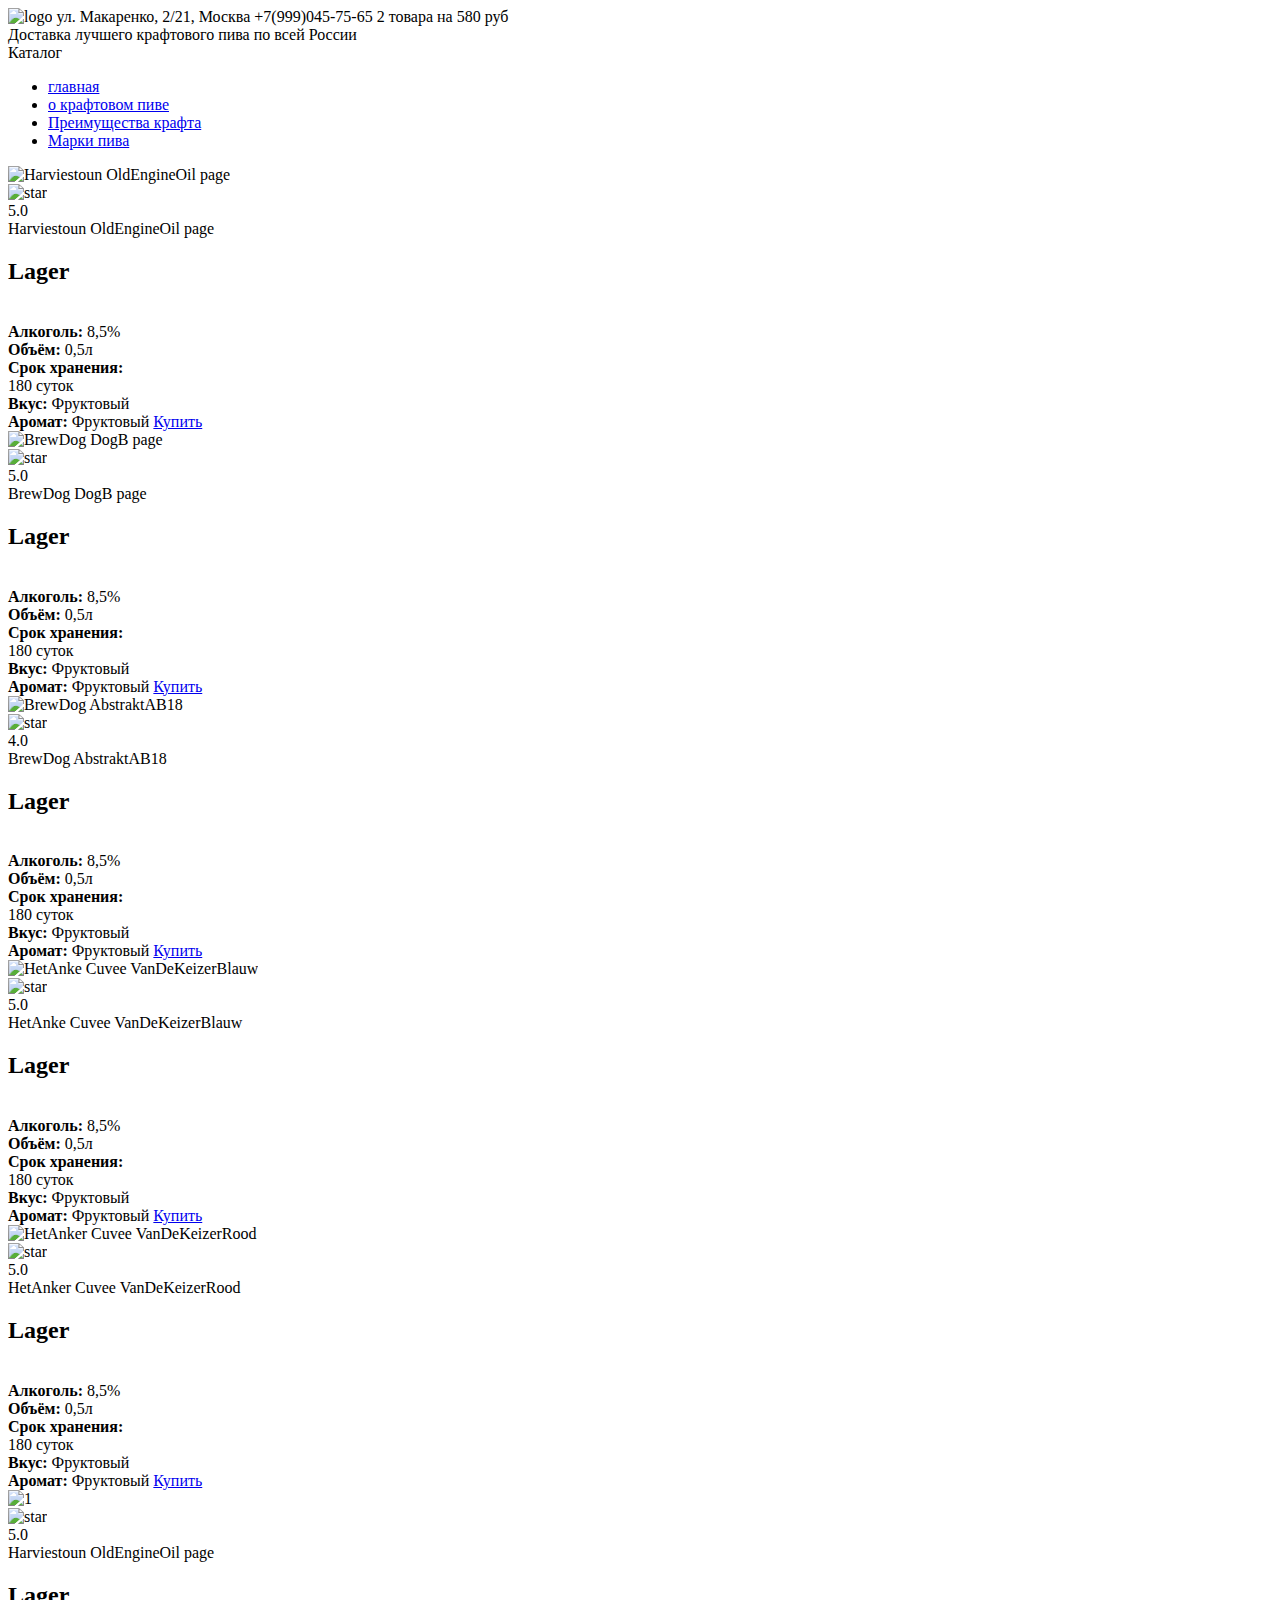
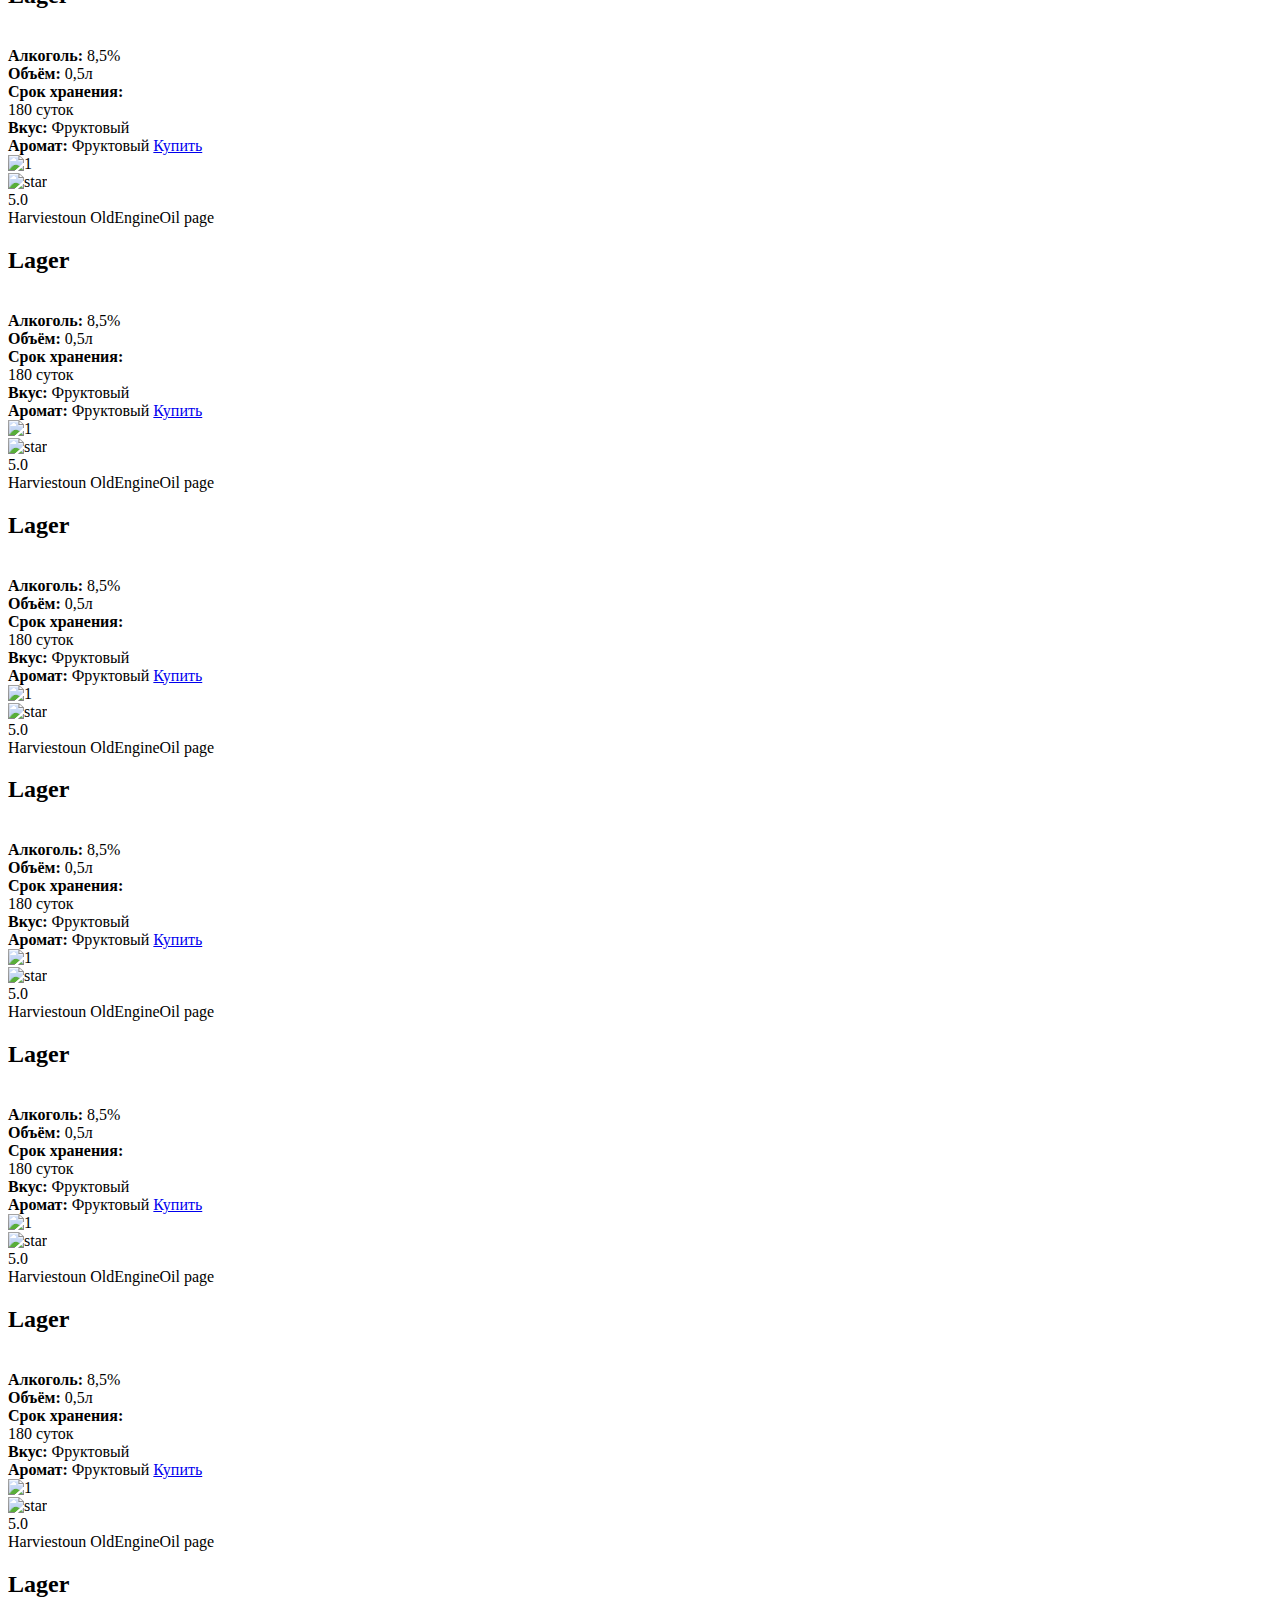
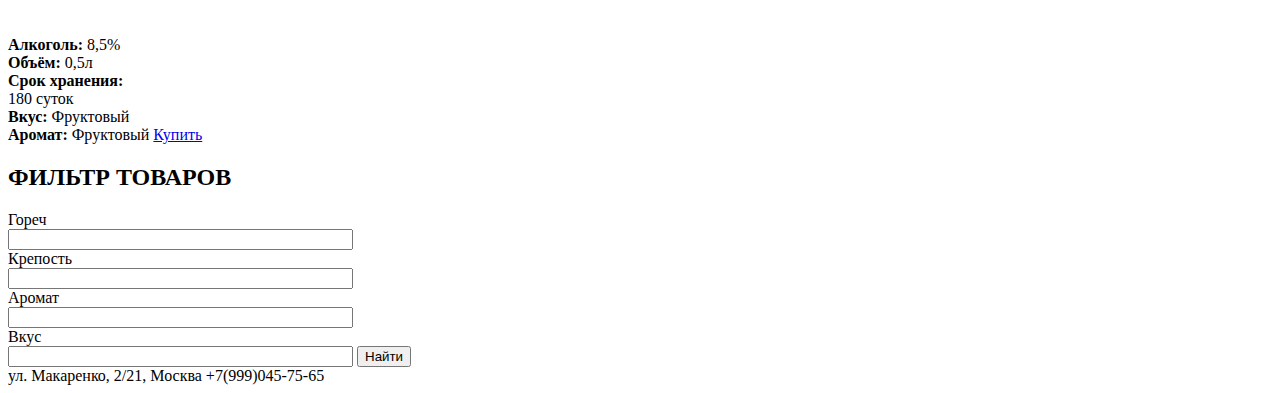
==== catalog.html @ 7c89c168 "Add files via upload" ====
<!DOCTYPE html>
<html lang="en">

<head>
   <meta charset="UTF-8">
   <meta name="viewport" content="width=device-width, initial-scale=1.0">
   <title>КАТАЛОГ</title>
   <link rel="stylesheet" href="css/normolize.css">
   <link rel="stylesheet" href="css/catalog.css">
   <link href="https://fonts.googleapis.com/css2?family=Roboto:ital,wght@0,700;1,400&display=swap" rel="stylesheet">
</head>

<body>
   <section class="info">
      <div class="container">
         <div class="info-bar">
            <img src="img/logo.png" alt="logo" class="logo">
            <span class="info-bar__address info-text">ул. Макаренко, 2/21, Москва</span>
            <span class="info-bar__phone info-text">+7(999)045-75-65</span>
            <span class="info-bar__basket info-text">2 товара на 580 руб</span>
            <span class="info-bar__avatar">
               <a href="#" class="avatar"></a>
         </div><!-- info-bar -->
      </div>
   </section><!-- info -->


   <section class="catalog-title">
      <div class="container">
         <div class="catalog-title_wrap">
            <div class="catalog-title_subtitle">
               <span>Доставка лучшего крафтового пива по всей России</span>
            </div>
            <div class="catalog-title_title">
               <span>Каталог</span>
            </div>
         </div>
      </div>

   </section><!-- catalog-title -->

   <section class="catalog-body">
      <section class="navigation">
         <div class="container">
            <ul class="nav-bar">
               <li><a href="/" class="nav-bar__link">главная</a></li>
               <li><a href="#" class="nav-bar__link">о крафтовом пиве</a></li>
               <li><a href="#" class="nav-bar__link">Преимущества крафта</a></li>
               <li><a href="#" class="nav-bar__link">Марки пива</a></li>
            </ul>
         </div><!-- container -->
      </section><!-- navigation -->
      <div class="container">
         <div class="catalog-wrap">

            <div class="bee-card beer-card_wrap">
               <div class="bee-card_bg"></div>
               <div class="bee-card_box">
                  <img class="bee-bottle" src="img/the_bottle/1.png" alt="Harviestoun  OldEngineOil page">
                  <div class="bee-card_star">
                     <img src="img/the_bottle/star.png" alt="star" class="beer-star">
                     <div class="bee-reiting">5.0</div>
                  </div>
                  <div class="bee-card_name">
                     Harviestoun OldEngineOil page
                  </div>
               </div>
               <div class="bee-card_hover">
                  <h2>Lager</h2>
                  <br>
                  <b>Алкоголь:</b> 8,5%
                  <br>
                  <b>Объём:</b> 0,5л
                  <br>
                  <b>Срок хранения:</b><br>180 суток
                  <br>
                  <b>Вкус:</b> Фруктовый
                  <br>
                  <b>Аромат:</b> Фруктовый
                  <a href="#" class="btn bee-card_btn">Купить</a>
               </div>
            </div>

            <div class="bee-card beer-card_wrap">
               <div class="bee-card_bg"></div>
               <div class="bee-card_box">
                  <img class="bee-bottle" src="img/the_bottle/2.png" alt="BrewDog  DogB page">
                  <div class="bee-card_star">
                     <img src="img/the_bottle/star.png" alt="star" class="beer-star">
                     <div class="bee-reiting">5.0</div>
                  </div>
                  <div class="bee-card_name">
                     BrewDog DogB page
                  </div>
               </div>
               <div class="bee-card_hover">
                  <h2>Lager</h2>
                  <br>
                  <b>Алкоголь:</b> 8,5%
                  <br>
                  <b>Объём:</b> 0,5л
                  <br>
                  <b>Срок хранения:</b><br>180 суток
                  <br>
                  <b>Вкус:</b> Фруктовый
                  <br>
                  <b>Аромат:</b> Фруктовый
                  <a href="#" class="btn bee-card_btn">Купить</a>
               </div>
            </div>

            <div class="bee-card beer-card_wrap">
               <div class="bee-card_bg"></div>
               <div class="bee-card_box">
                  <img class="bee-bottle" src="img/the_bottle/3.png" alt="BrewDog AbstraktAB18">
                  <div class="bee-card_star">
                     <img src="img/the_bottle/star40.png" alt="star" class="beer-star">
                     <div class="bee-reiting">4.0</div>
                  </div>
                  <div class="bee-card_name">
                     BrewDog AbstraktAB18
                  </div>
               </div>
               <div class="bee-card_hover">
                  <h2>Lager</h2>
                  <br>
                  <b>Алкоголь:</b> 8,5%
                  <br>
                  <b>Объём:</b> 0,5л
                  <br>
                  <b>Срок хранения:</b><br>180 суток
                  <br>
                  <b>Вкус:</b> Фруктовый
                  <br>
                  <b>Аромат:</b> Фруктовый
                  <a href="#" class="btn bee-card_btn">Купить</a>
               </div>
            </div>

            <div class="bee-card beer-card_wrap">
               <div class="bee-card_bg"></div>
               <div class="bee-card_box">
                  <img class="bee-bottle" src="img/the_bottle/4.png" alt="HetAnke Cuvee VanDeKeizerBlauw">
                  <div class="bee-card_star">
                     <img src="img/the_bottle/star.png" alt="star" class="beer-star">
                     <div class="bee-reiting">5.0</div>
                  </div>
                  <div class="bee-card_name">
                     HetAnke Cuvee VanDeKeizerBlauw
                  </div>
               </div>
               <div class="bee-card_hover">
                  <h2>Lager</h2>
                  <br>
                  <b>Алкоголь:</b> 8,5%
                  <br>
                  <b>Объём:</b> 0,5л
                  <br>
                  <b>Срок хранения:</b><br>180 суток
                  <br>
                  <b>Вкус:</b> Фруктовый
                  <br>
                  <b>Аромат:</b> Фруктовый
                  <a href="#" class="btn bee-card_btn">Купить</a>
               </div>
            </div>

            <div class="bee-card beer-card_wrap">
               <div class="bee-card_bg"></div>
               <div class="bee-card_box">
                  <img class="bee-bottle" src="img/the_bottle/5.png" alt="HetAnker Cuvee VanDeKeizerRood">
                  <div class="bee-card_star">
                     <img src="img/the_bottle/star.png" alt="star" class="beer-star">
                     <div class="bee-reiting">5.0</div>
                  </div>
                  <div class="bee-card_name">
                     HetAnker Cuvee VanDeKeizerRood
                  </div>
               </div>
               <div class="bee-card_hover">
                  <h2>Lager</h2>
                  <br>
                  <b>Алкоголь:</b> 8,5%
                  <br>
                  <b>Объём:</b> 0,5л
                  <br>
                  <b>Срок хранения:</b><br>180 суток
                  <br>
                  <b>Вкус:</b> Фруктовый
                  <br>
                  <b>Аромат:</b> Фруктовый
                  <a href="#" class="btn bee-card_btn">Купить</a>
               </div>
            </div>

            <div class="bee-card beer-card_wrap">
               <div class="bee-card_bg"></div>
               <div class="bee-card_box">
                  <img class="bee-bottle" src="img/the_bottle/1.png" alt="1">
                  <div class="bee-card_star">
                     <img src="img/the_bottle/star.png" alt="star" class="beer-star">
                     <div class="bee-reiting">5.0</div>
                  </div>
                  <div class="bee-card_name">
                     Harviestoun OldEngineOil page
                  </div>
               </div>
               <div class="bee-card_hover">
                  <h2>Lager</h2>
                  <br>
                  <b>Алкоголь:</b> 8,5%
                  <br>
                  <b>Объём:</b> 0,5л
                  <br>
                  <b>Срок хранения:</b><br>180 суток
                  <br>
                  <b>Вкус:</b> Фруктовый
                  <br>
                  <b>Аромат:</b> Фруктовый
                  <a href="#" class="btn bee-card_btn">Купить</a>
               </div>
            </div>

            <div class="bee-card beer-card_wrap">
               <div class="bee-card_bg"></div>
               <div class="bee-card_box">
                  <img class="bee-bottle" src="img/the_bottle/1.png" alt="1">
                  <div class="bee-card_star">
                     <img src="img/the_bottle/star.png" alt="star" class="beer-star">
                     <div class="bee-reiting">5.0</div>
                  </div>
                  <div class="bee-card_name">
                     Harviestoun OldEngineOil page
                  </div>
               </div>
               <div class="bee-card_hover">
                  <h2>Lager</h2>
                  <br>
                  <b>Алкоголь:</b> 8,5%
                  <br>
                  <b>Объём:</b> 0,5л
                  <br>
                  <b>Срок хранения:</b><br>180 суток
                  <br>
                  <b>Вкус:</b> Фруктовый
                  <br>
                  <b>Аромат:</b> Фруктовый
                  <a href="#" class="btn bee-card_btn">Купить</a>
               </div>
            </div>

            <div class="bee-card beer-card_wrap">
               <div class="bee-card_bg"></div>
               <div class="bee-card_box">
                  <img class="bee-bottle" src="img/the_bottle/1.png" alt="1">
                  <div class="bee-card_star">
                     <img src="img/the_bottle/star.png" alt="star" class="beer-star">
                     <div class="bee-reiting">5.0</div>
                  </div>
                  <div class="bee-card_name">
                     Harviestoun OldEngineOil page
                  </div>
               </div>
               <div class="bee-card_hover">
                  <h2>Lager</h2>
                  <br>
                  <b>Алкоголь:</b> 8,5%
                  <br>
                  <b>Объём:</b> 0,5л
                  <br>
                  <b>Срок хранения:</b><br>180 суток
                  <br>
                  <b>Вкус:</b> Фруктовый
                  <br>
                  <b>Аромат:</b> Фруктовый
                  <a href="#" class="btn bee-card_btn">Купить</a>
               </div>
            </div>

            <div class="bee-card beer-card_wrap">
               <div class="bee-card_bg"></div>
               <div class="bee-card_box">
                  <img class="bee-bottle" src="img/the_bottle/1.png" alt="1">
                  <div class="bee-card_star">
                     <img src="img/the_bottle/star.png" alt="star" class="beer-star">
                     <div class="bee-reiting">5.0</div>
                  </div>
                  <div class="bee-card_name">
                     Harviestoun OldEngineOil page
                  </div>
               </div>
               <div class="bee-card_hover">
                  <h2>Lager</h2>
                  <br>
                  <b>Алкоголь:</b> 8,5%
                  <br>
                  <b>Объём:</b> 0,5л
                  <br>
                  <b>Срок хранения:</b><br>180 суток
                  <br>
                  <b>Вкус:</b> Фруктовый
                  <br>
                  <b>Аромат:</b> Фруктовый
                  <a href="#" class="btn bee-card_btn">Купить</a>
               </div>
            </div>

            <div class="bee-card beer-card_wrap">
               <div class="bee-card_bg"></div>
               <div class="bee-card_box">
                  <img class="bee-bottle" src="img/the_bottle/1.png" alt="1">
                  <div class="bee-card_star">
                     <img src="img/the_bottle/star.png" alt="star" class="beer-star">
                     <div class="bee-reiting">5.0</div>
                  </div>
                  <div class="bee-card_name">
                     Harviestoun OldEngineOil page
                  </div>
               </div>
               <div class="bee-card_hover">
                  <h2>Lager</h2>
                  <br>
                  <b>Алкоголь:</b> 8,5%
                  <br>
                  <b>Объём:</b> 0,5л
                  <br>
                  <b>Срок хранения:</b><br>180 суток
                  <br>
                  <b>Вкус:</b> Фруктовый
                  <br>
                  <b>Аромат:</b> Фруктовый
                  <a href="#" class="btn bee-card_btn">Купить</a>
               </div>
            </div>

            <div class="bee-card beer-card_wrap">
               <div class="bee-card_bg"></div>
               <div class="bee-card_box">
                  <img class="bee-bottle" src="img/the_bottle/1.png" alt="1">
                  <div class="bee-card_star">
                     <img src="img/the_bottle/star.png" alt="star" class="beer-star">
                     <div class="bee-reiting">5.0</div>
                  </div>
                  <div class="bee-card_name">
                     Harviestoun OldEngineOil page
                  </div>
               </div>
               <div class="bee-card_hover">
                  <h2>Lager</h2>
                  <br>
                  <b>Алкоголь:</b> 8,5%
                  <br>
                  <b>Объём:</b> 0,5л
                  <br>
                  <b>Срок хранения:</b><br>180 суток
                  <br>
                  <b>Вкус:</b> Фруктовый
                  <br>
                  <b>Аромат:</b> Фруктовый
                  <a href="#" class="btn bee-card_btn">Купить</a>
               </div>
            </div>

            <div class="bee-card beer-card_wrap">
               <div class="bee-card_bg"></div>
               <div class="bee-card_box">
                  <img class="bee-bottle" src="img/the_bottle/1.png" alt="1">
                  <div class="bee-card_star">
                     <img src="img/the_bottle/star.png" alt="star" class="beer-star">
                     <div class="bee-reiting">5.0</div>
                  </div>
                  <div class="bee-card_name">
                     Harviestoun OldEngineOil page
                  </div>
               </div>
               <div class="bee-card_hover">
                  <h2>Lager</h2>
                  <br>
                  <b>Алкоголь:</b> 8,5%
                  <br>
                  <b>Объём:</b> 0,5л
                  <br>
                  <b>Срок хранения:</b><br>180 суток
                  <br>
                  <b>Вкус:</b> Фруктовый
                  <br>
                  <b>Аромат:</b> Фруктовый
                  <a href="#" class="btn bee-card_btn">Купить</a>
               </div><!-- bee-card_hover -->
            </div><!-- bee-card -->
         </div>
         <div class="left-side-bar">
            <h2 class="left-side-bar_title">ФИЛЬТР ТОВАРОВ</h2>
            <form action="input">
               <div class="left-side-bar_text">Гореч</div>
               <input type="text" size="40">
               <div class="left-side-bar_text">Крепость</div>
               <input type="text" size="40">
               <div class="left-side-bar_text">Аромат</div>
               <input type="text" size="40">
               <div class="left-side-bar_text">Вкус</div>
               <input type="text" size="40">
               <input class="btn" type="reset" value="Найти">
            </form>
         </div><!-- left-side-bar -->
      </div><!-- container -->
   </section><!-- catalog-body -->
   <section class="footer">
      <div class="container">
         <div class="footer-wrap">
            <div class="footer-info">
               <span class="footer__address info-text footer-text">ул. Макаренко, 2/21, Москва</span>
               <span class="footer__phone info-text footer-text">+7(999)045-75-65</span>
            </div>
            <div class="footer-social">
               <a href="#" class="footer-img footer-img_fb"></a>
               <a href="#" class="footer-img footer-img_inst"></a>
               <a href="#" class="footer-img footer-img_vk"></a>
            </div>
            <div class="footer-studio">
               <a href="https://ilbuild.ru/" class="studio"></a>
            </div>
         </div>
      </div>
   </section><!-- footer -->
   <!-- Подключаю jQuery -->
   <script src="https://code.jquery.com/jquery-3.5.1.min.js"></script>
   <!-- Подключаю собственные js скрипты -->
   <script src="js/script.js"></script>
</body>

</html>
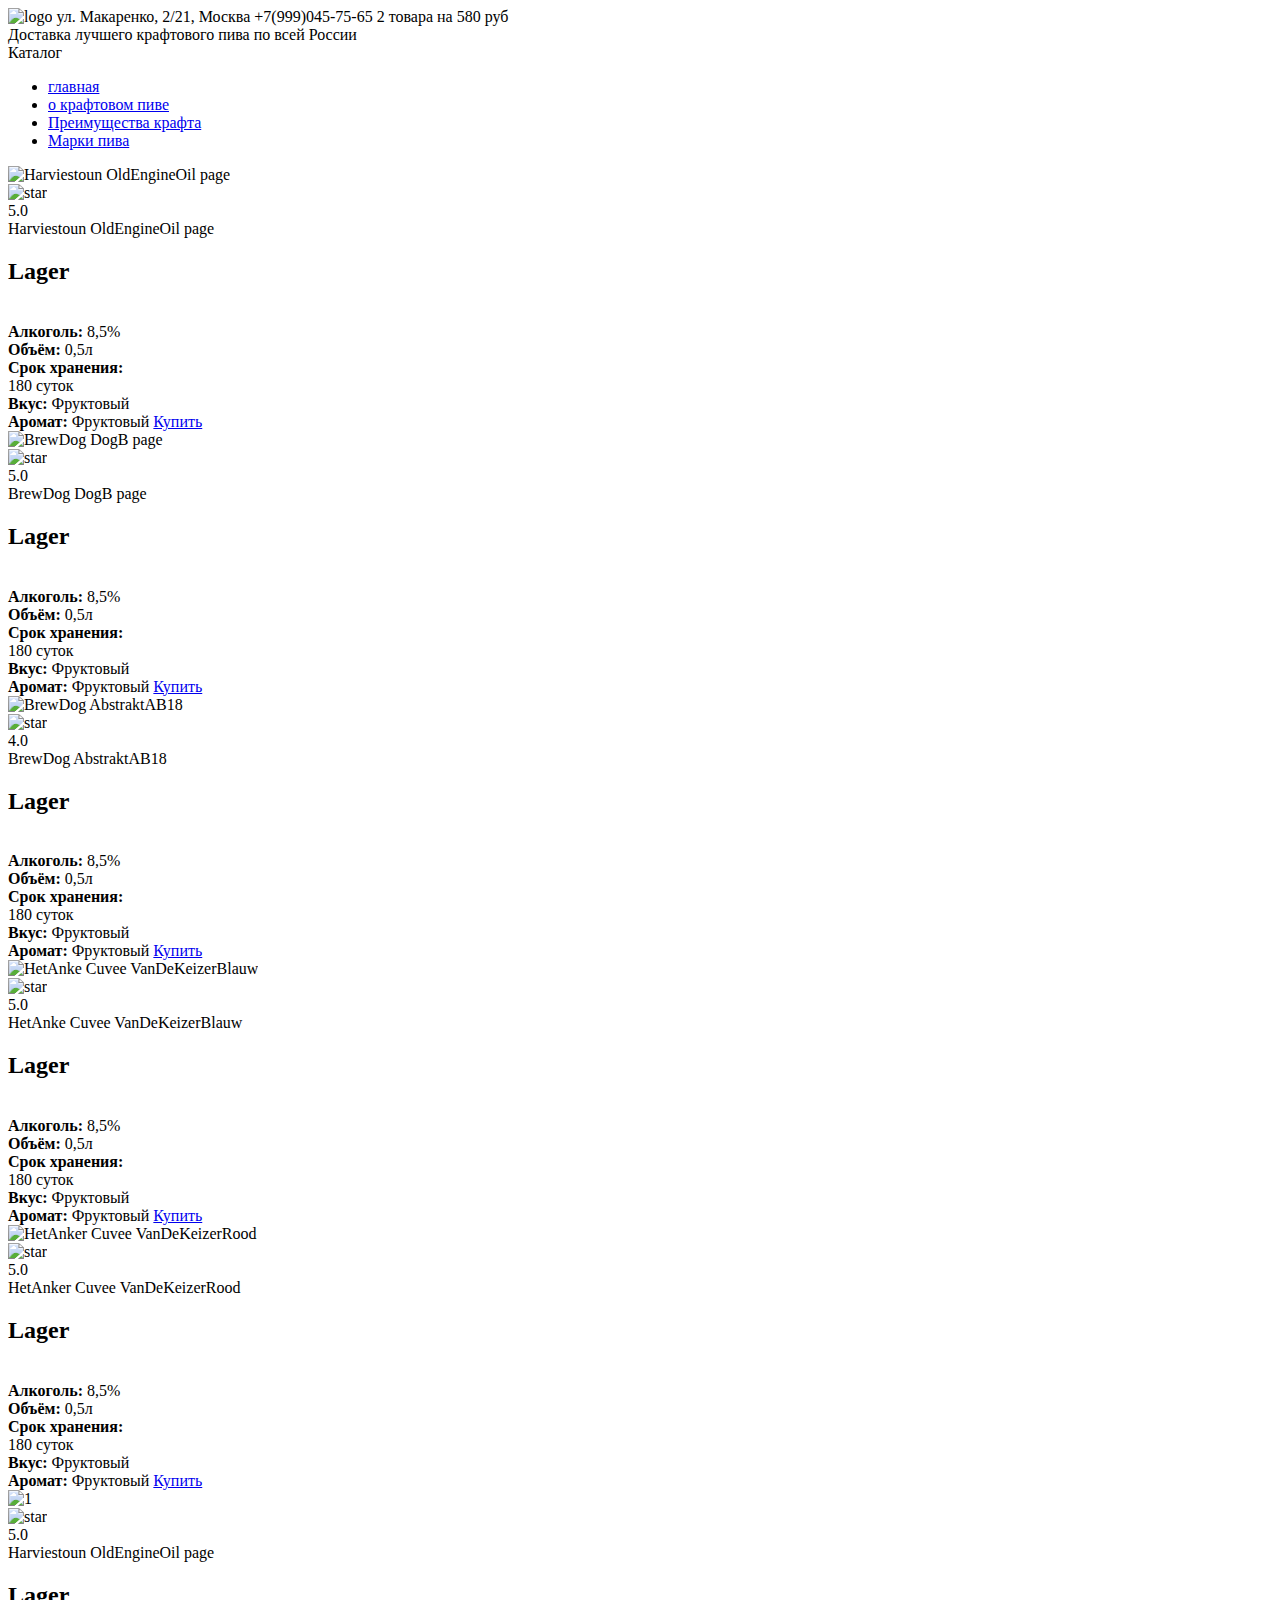
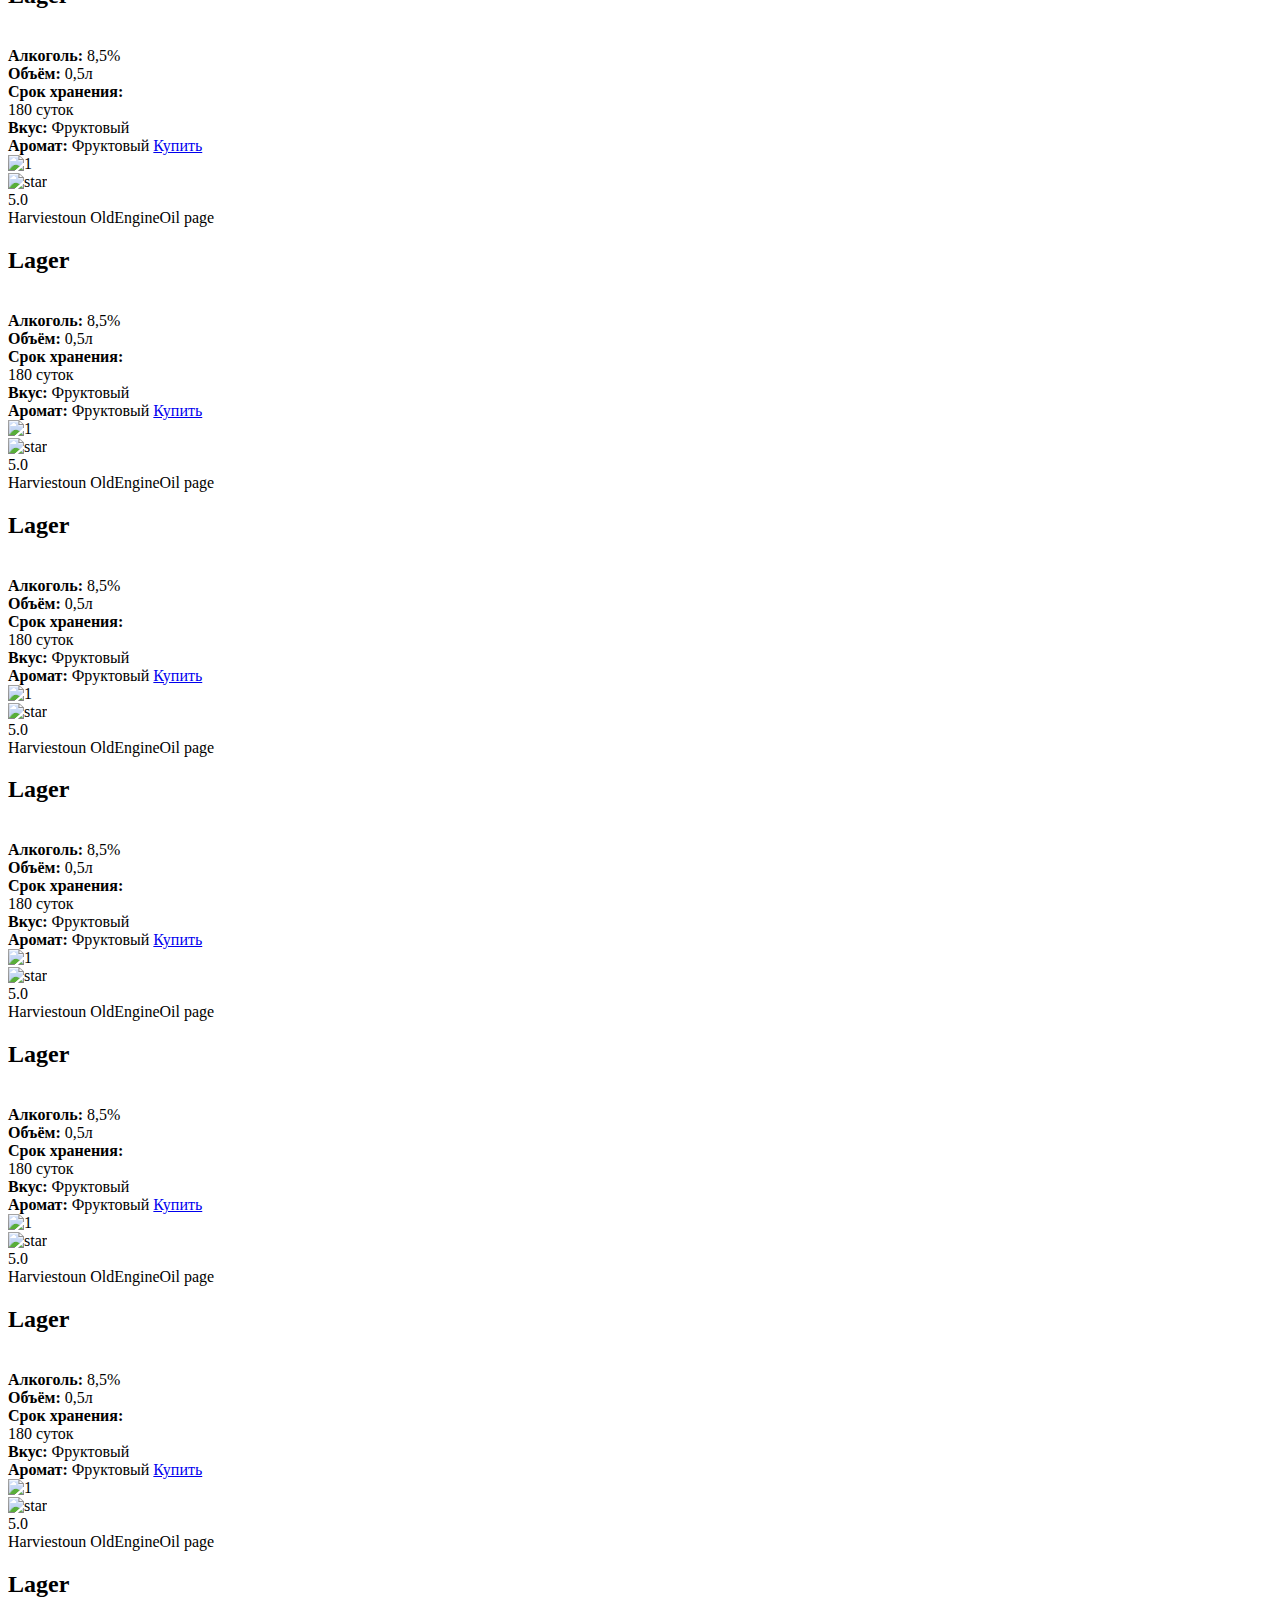
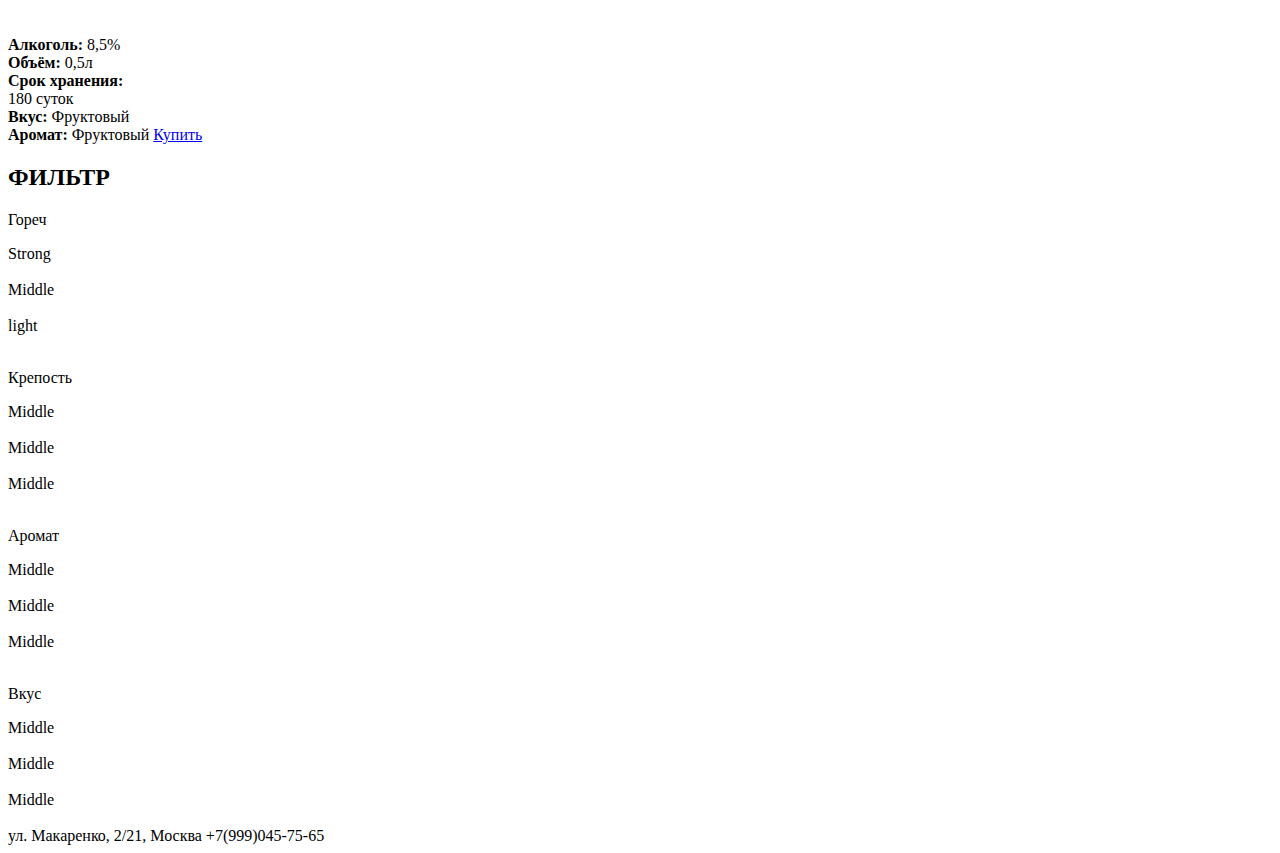
==== commit 734f491c: "to index.html" ====
--- a/catalog.html
+++ b/catalog.html
@@ -43,7 +43,7 @@
       <section class="navigation">
          <div class="container">
             <ul class="nav-bar">
-               <li><a href="/" class="nav-bar__link">главная</a></li>
+               <li><a href="index.html" class="nav-bar__link">главная</a></li>
                <li><a href="#" class="nav-bar__link">о крафтовом пиве</a></li>
                <li><a href="#" class="nav-bar__link">Преимущества крафта</a></li>
                <li><a href="#" class="nav-bar__link">Марки пива</a></li>
@@ -53,7 +53,7 @@
       <div class="container">
          <div class="catalog-wrap">
 
-            <div class="bee-card beer-card_wrap">
+            <div class="bee-card beer-card_wrap disable-beer">
                <div class="bee-card_bg"></div>
                <div class="bee-card_box">
                   <img class="bee-bottle" src="img/the_bottle/1.png" alt="Harviestoun  OldEngineOil page">
@@ -249,119 +249,119 @@
                </div>
             </div>
 
-            <div class="bee-card beer-card_wrap">
-               <div class="bee-card_bg"></div>
-               <div class="bee-card_box">
-                  <img class="bee-bottle" src="img/the_bottle/1.png" alt="1">
-                  <div class="bee-card_star">
-                     <img src="img/the_bottle/star.png" alt="star" class="beer-star">
-                     <div class="bee-reiting">5.0</div>
-                  </div>
-                  <div class="bee-card_name">
-                     Harviestoun OldEngineOil page
-                  </div>
-               </div>
-               <div class="bee-card_hover">
-                  <h2>Lager</h2>
-                  <br>
-                  <b>Алкоголь:</b> 8,5%
-                  <br>
-                  <b>Объём:</b> 0,5л
-                  <br>
-                  <b>Срок хранения:</b><br>180 суток
-                  <br>
-                  <b>Вкус:</b> Фруктовый
-                  <br>
-                  <b>Аромат:</b> Фруктовый
-                  <a href="#" class="btn bee-card_btn">Купить</a>
-               </div>
-            </div>
-
-            <div class="bee-card beer-card_wrap">
-               <div class="bee-card_bg"></div>
-               <div class="bee-card_box">
-                  <img class="bee-bottle" src="img/the_bottle/1.png" alt="1">
-                  <div class="bee-card_star">
-                     <img src="img/the_bottle/star.png" alt="star" class="beer-star">
-                     <div class="bee-reiting">5.0</div>
-                  </div>
-                  <div class="bee-card_name">
-                     Harviestoun OldEngineOil page
-                  </div>
-               </div>
-               <div class="bee-card_hover">
-                  <h2>Lager</h2>
-                  <br>
-                  <b>Алкоголь:</b> 8,5%
-                  <br>
-                  <b>Объём:</b> 0,5л
-                  <br>
-                  <b>Срок хранения:</b><br>180 суток
-                  <br>
-                  <b>Вкус:</b> Фруктовый
-                  <br>
-                  <b>Аромат:</b> Фруктовый
-                  <a href="#" class="btn bee-card_btn">Купить</a>
-               </div>
-            </div>
-
-            <div class="bee-card beer-card_wrap">
-               <div class="bee-card_bg"></div>
-               <div class="bee-card_box">
-                  <img class="bee-bottle" src="img/the_bottle/1.png" alt="1">
-                  <div class="bee-card_star">
-                     <img src="img/the_bottle/star.png" alt="star" class="beer-star">
-                     <div class="bee-reiting">5.0</div>
-                  </div>
-                  <div class="bee-card_name">
-                     Harviestoun OldEngineOil page
-                  </div>
-               </div>
-               <div class="bee-card_hover">
-                  <h2>Lager</h2>
-                  <br>
-                  <b>Алкоголь:</b> 8,5%
-                  <br>
-                  <b>Объём:</b> 0,5л
-                  <br>
-                  <b>Срок хранения:</b><br>180 суток
-                  <br>
-                  <b>Вкус:</b> Фруктовый
-                  <br>
-                  <b>Аромат:</b> Фруктовый
-                  <a href="#" class="btn bee-card_btn">Купить</a>
-               </div>
-            </div>
-
-            <div class="bee-card beer-card_wrap">
-               <div class="bee-card_bg"></div>
-               <div class="bee-card_box">
-                  <img class="bee-bottle" src="img/the_bottle/1.png" alt="1">
-                  <div class="bee-card_star">
-                     <img src="img/the_bottle/star.png" alt="star" class="beer-star">
-                     <div class="bee-reiting">5.0</div>
-                  </div>
-                  <div class="bee-card_name">
-                     Harviestoun OldEngineOil page
-                  </div>
-               </div>
-               <div class="bee-card_hover">
-                  <h2>Lager</h2>
-                  <br>
-                  <b>Алкоголь:</b> 8,5%
-                  <br>
-                  <b>Объём:</b> 0,5л
-                  <br>
-                  <b>Срок хранения:</b><br>180 суток
-                  <br>
-                  <b>Вкус:</b> Фруктовый
-                  <br>
-                  <b>Аромат:</b> Фруктовый
-                  <a href="#" class="btn bee-card_btn">Купить</a>
-               </div>
-            </div>
-
-            <div class="bee-card beer-card_wrap">
+            <div class="bee-card beer-card_wrap disable-beer">
+               <div class="bee-card_bg"></div>
+               <div class="bee-card_box">
+                  <img class="bee-bottle" src="img/the_bottle/1.png" alt="1">
+                  <div class="bee-card_star">
+                     <img src="img/the_bottle/star.png" alt="star" class="beer-star">
+                     <div class="bee-reiting">5.0</div>
+                  </div>
+                  <div class="bee-card_name">
+                     Harviestoun OldEngineOil page
+                  </div>
+               </div>
+               <div class="bee-card_hover">
+                  <h2>Lager</h2>
+                  <br>
+                  <b>Алкоголь:</b> 8,5%
+                  <br>
+                  <b>Объём:</b> 0,5л
+                  <br>
+                  <b>Срок хранения:</b><br>180 суток
+                  <br>
+                  <b>Вкус:</b> Фруктовый
+                  <br>
+                  <b>Аромат:</b> Фруктовый
+                  <a href="#" class="btn bee-card_btn">Купить</a>
+               </div>
+            </div>
+
+            <div class="bee-card beer-card_wrap disable-beer">
+               <div class="bee-card_bg"></div>
+               <div class="bee-card_box">
+                  <img class="bee-bottle" src="img/the_bottle/1.png" alt="1">
+                  <div class="bee-card_star">
+                     <img src="img/the_bottle/star.png" alt="star" class="beer-star">
+                     <div class="bee-reiting">5.0</div>
+                  </div>
+                  <div class="bee-card_name">
+                     Harviestoun OldEngineOil page
+                  </div>
+               </div>
+               <div class="bee-card_hover">
+                  <h2>Lager</h2>
+                  <br>
+                  <b>Алкоголь:</b> 8,5%
+                  <br>
+                  <b>Объём:</b> 0,5л
+                  <br>
+                  <b>Срок хранения:</b><br>180 суток
+                  <br>
+                  <b>Вкус:</b> Фруктовый
+                  <br>
+                  <b>Аромат:</b> Фруктовый
+                  <a href="#" class="btn bee-card_btn">Купить</a>
+               </div>
+            </div>
+
+            <div class="bee-card beer-card_wrap disable-beer">
+               <div class="bee-card_bg"></div>
+               <div class="bee-card_box">
+                  <img class="bee-bottle" src="img/the_bottle/1.png" alt="1">
+                  <div class="bee-card_star">
+                     <img src="img/the_bottle/star.png" alt="star" class="beer-star">
+                     <div class="bee-reiting">5.0</div>
+                  </div>
+                  <div class="bee-card_name">
+                     Harviestoun OldEngineOil page
+                  </div>
+               </div>
+               <div class="bee-card_hover">
+                  <h2>Lager</h2>
+                  <br>
+                  <b>Алкоголь:</b> 8,5%
+                  <br>
+                  <b>Объём:</b> 0,5л
+                  <br>
+                  <b>Срок хранения:</b><br>180 суток
+                  <br>
+                  <b>Вкус:</b> Фруктовый
+                  <br>
+                  <b>Аромат:</b> Фруктовый
+                  <a href="#" class="btn bee-card_btn">Купить</a>
+               </div>
+            </div>
+
+            <div class="bee-card beer-card_wrap disable-beer">
+               <div class="bee-card_bg"></div>
+               <div class="bee-card_box">
+                  <img class="bee-bottle" src="img/the_bottle/1.png" alt="1">
+                  <div class="bee-card_star">
+                     <img src="img/the_bottle/star.png" alt="star" class="beer-star">
+                     <div class="bee-reiting">5.0</div>
+                  </div>
+                  <div class="bee-card_name">
+                     Harviestoun OldEngineOil page
+                  </div>
+               </div>
+               <div class="bee-card_hover">
+                  <h2>Lager</h2>
+                  <br>
+                  <b>Алкоголь:</b> 8,5%
+                  <br>
+                  <b>Объём:</b> 0,5л
+                  <br>
+                  <b>Срок хранения:</b><br>180 суток
+                  <br>
+                  <b>Вкус:</b> Фруктовый
+                  <br>
+                  <b>Аромат:</b> Фруктовый
+                  <a href="#" class="btn bee-card_btn">Купить</a>
+               </div>
+            </div>
+
+            <div class="bee-card beer-card_wrap disable-beer">
                <div class="bee-card_bg"></div>
                <div class="bee-card_box">
                   <img class="bee-bottle" src="img/the_bottle/1.png" alt="1">
@@ -390,18 +390,23 @@
             </div><!-- bee-card -->
          </div>
          <div class="left-side-bar">
-            <h2 class="left-side-bar_title">ФИЛЬТР ТОВАРОВ</h2>
-            <form action="input">
-               <div class="left-side-bar_text">Гореч</div>
-               <input type="text" size="40">
-               <div class="left-side-bar_text">Крепость</div>
-               <input type="text" size="40">
-               <div class="left-side-bar_text">Аромат</div>
-               <input type="text" size="40">
-               <div class="left-side-bar_text">Вкус</div>
-               <input type="text" size="40">
-               <input class="btn" type="reset" value="Найти">
-            </form>
+            <h2 class="left-side-bar_title">ФИЛЬТР</h2>
+            <p class="left-side-bar_text">Гореч</p>
+            <div class="check-btn left-side-bar_btn disable">Strong</div> <br>
+            <div class="check-btn left-side-bar_btn">Middle</div> <br>
+            <div class="check-btn left-side-bar_btn">light</div> <br>
+            <p class="left-side-bar_text">Крепость</p>
+            <div class="check-btn left-side-bar_btn">Middle</div> <br>
+            <div class="check-btn left-side-bar_btn">Middle</div> <br>
+            <div class="check-btn left-side-bar_btn">Middle</div> <br>
+            <p class="left-side-bar_text">Аромат</p>
+            <div class="check-btn left-side-bar_btn">Middle</div> <br>
+            <div class="check-btn left-side-bar_btn">Middle</div> <br>
+            <div class="check-btn left-side-bar_btn">Middle</div> <br>
+            <p class="left-side-bar_text">Вкус</p>
+            <div class="check-btn left-side-bar_btn">Middle</div> <br>
+            <div class="check-btn left-side-bar_btn">Middle</div> <br>
+            <div class="check-btn left-side-bar_btn">Middle</div> <br>
          </div><!-- left-side-bar -->
       </div><!-- container -->
    </section><!-- catalog-body -->
@@ -422,6 +427,11 @@
             </div>
          </div>
       </div>
+
+
+
+
+
    </section><!-- footer -->
    <!-- Подключаю jQuery -->
    <script src="https://code.jquery.com/jquery-3.5.1.min.js"></script>
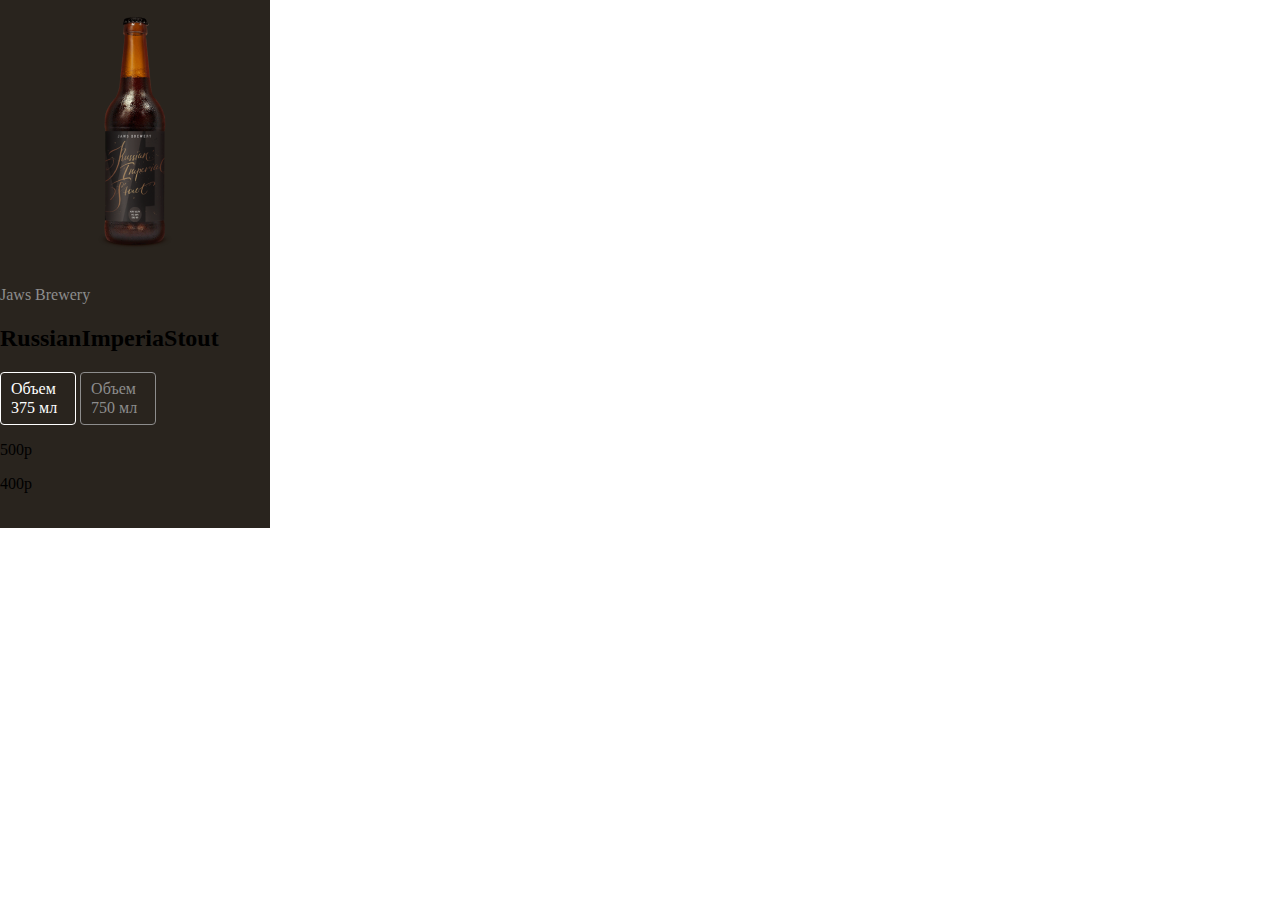
==== commit 104ad806: "Перемещение" ====
--- a/catalog.html
+++ b/catalog.html
@@ -1,442 +1,53 @@
-<!DOCTYPE html>
-<html lang="en">
-
-<head>
-   <meta charset="UTF-8">
-   <meta name="viewport" content="width=device-width, initial-scale=1.0">
-   <title>КАТАЛОГ</title>
-   <link rel="stylesheet" href="css/normolize.css">
-   <link rel="stylesheet" href="css/catalog.css">
-   <link href="https://fonts.googleapis.com/css2?family=Roboto:ital,wght@0,700;1,400&display=swap" rel="stylesheet">
-</head>
-
-<body>
-   <section class="info">
-      <div class="container">
-         <div class="info-bar">
-            <img src="img/logo.png" alt="logo" class="logo">
-            <span class="info-bar__address info-text">ул. Макаренко, 2/21, Москва</span>
-            <span class="info-bar__phone info-text">+7(999)045-75-65</span>
-            <span class="info-bar__basket info-text">2 товара на 580 руб</span>
-            <span class="info-bar__avatar">
-               <a href="#" class="avatar"></a>
-         </div><!-- info-bar -->
-      </div>
-   </section><!-- info -->
-
-
-   <section class="catalog-title">
-      <div class="container">
-         <div class="catalog-title_wrap">
-            <div class="catalog-title_subtitle">
-               <span>Доставка лучшего крафтового пива по всей России</span>
-            </div>
-            <div class="catalog-title_title">
-               <span>Каталог</span>
-            </div>
-         </div>
-      </div>
-
-   </section><!-- catalog-title -->
-
-   <section class="catalog-body">
-      <section class="navigation">
-         <div class="container">
-            <ul class="nav-bar">
-               <li><a href="index.html" class="nav-bar__link">главная</a></li>
-               <li><a href="#" class="nav-bar__link">о крафтовом пиве</a></li>
-               <li><a href="#" class="nav-bar__link">Преимущества крафта</a></li>
-               <li><a href="#" class="nav-bar__link">Марки пива</a></li>
-            </ul>
-         </div><!-- container -->
-      </section><!-- navigation -->
-      <div class="container">
-         <div class="catalog-wrap">
-
-            <div class="bee-card beer-card_wrap disable-beer">
-               <div class="bee-card_bg"></div>
-               <div class="bee-card_box">
-                  <img class="bee-bottle" src="img/the_bottle/1.png" alt="Harviestoun  OldEngineOil page">
-                  <div class="bee-card_star">
-                     <img src="img/the_bottle/star.png" alt="star" class="beer-star">
-                     <div class="bee-reiting">5.0</div>
-                  </div>
-                  <div class="bee-card_name">
-                     Harviestoun OldEngineOil page
-                  </div>
-               </div>
-               <div class="bee-card_hover">
-                  <h2>Lager</h2>
-                  <br>
-                  <b>Алкоголь:</b> 8,5%
-                  <br>
-                  <b>Объём:</b> 0,5л
-                  <br>
-                  <b>Срок хранения:</b><br>180 суток
-                  <br>
-                  <b>Вкус:</b> Фруктовый
-                  <br>
-                  <b>Аромат:</b> Фруктовый
-                  <a href="#" class="btn bee-card_btn">Купить</a>
-               </div>
-            </div>
-
-            <div class="bee-card beer-card_wrap">
-               <div class="bee-card_bg"></div>
-               <div class="bee-card_box">
-                  <img class="bee-bottle" src="img/the_bottle/2.png" alt="BrewDog  DogB page">
-                  <div class="bee-card_star">
-                     <img src="img/the_bottle/star.png" alt="star" class="beer-star">
-                     <div class="bee-reiting">5.0</div>
-                  </div>
-                  <div class="bee-card_name">
-                     BrewDog DogB page
-                  </div>
-               </div>
-               <div class="bee-card_hover">
-                  <h2>Lager</h2>
-                  <br>
-                  <b>Алкоголь:</b> 8,5%
-                  <br>
-                  <b>Объём:</b> 0,5л
-                  <br>
-                  <b>Срок хранения:</b><br>180 суток
-                  <br>
-                  <b>Вкус:</b> Фруктовый
-                  <br>
-                  <b>Аромат:</b> Фруктовый
-                  <a href="#" class="btn bee-card_btn">Купить</a>
-               </div>
-            </div>
-
-            <div class="bee-card beer-card_wrap">
-               <div class="bee-card_bg"></div>
-               <div class="bee-card_box">
-                  <img class="bee-bottle" src="img/the_bottle/3.png" alt="BrewDog AbstraktAB18">
-                  <div class="bee-card_star">
-                     <img src="img/the_bottle/star40.png" alt="star" class="beer-star">
-                     <div class="bee-reiting">4.0</div>
-                  </div>
-                  <div class="bee-card_name">
-                     BrewDog AbstraktAB18
-                  </div>
-               </div>
-               <div class="bee-card_hover">
-                  <h2>Lager</h2>
-                  <br>
-                  <b>Алкоголь:</b> 8,5%
-                  <br>
-                  <b>Объём:</b> 0,5л
-                  <br>
-                  <b>Срок хранения:</b><br>180 суток
-                  <br>
-                  <b>Вкус:</b> Фруктовый
-                  <br>
-                  <b>Аромат:</b> Фруктовый
-                  <a href="#" class="btn bee-card_btn">Купить</a>
-               </div>
-            </div>
-
-            <div class="bee-card beer-card_wrap">
-               <div class="bee-card_bg"></div>
-               <div class="bee-card_box">
-                  <img class="bee-bottle" src="img/the_bottle/4.png" alt="HetAnke Cuvee VanDeKeizerBlauw">
-                  <div class="bee-card_star">
-                     <img src="img/the_bottle/star.png" alt="star" class="beer-star">
-                     <div class="bee-reiting">5.0</div>
-                  </div>
-                  <div class="bee-card_name">
-                     HetAnke Cuvee VanDeKeizerBlauw
-                  </div>
-               </div>
-               <div class="bee-card_hover">
-                  <h2>Lager</h2>
-                  <br>
-                  <b>Алкоголь:</b> 8,5%
-                  <br>
-                  <b>Объём:</b> 0,5л
-                  <br>
-                  <b>Срок хранения:</b><br>180 суток
-                  <br>
-                  <b>Вкус:</b> Фруктовый
-                  <br>
-                  <b>Аромат:</b> Фруктовый
-                  <a href="#" class="btn bee-card_btn">Купить</a>
-               </div>
-            </div>
-
-            <div class="bee-card beer-card_wrap">
-               <div class="bee-card_bg"></div>
-               <div class="bee-card_box">
-                  <img class="bee-bottle" src="img/the_bottle/5.png" alt="HetAnker Cuvee VanDeKeizerRood">
-                  <div class="bee-card_star">
-                     <img src="img/the_bottle/star.png" alt="star" class="beer-star">
-                     <div class="bee-reiting">5.0</div>
-                  </div>
-                  <div class="bee-card_name">
-                     HetAnker Cuvee VanDeKeizerRood
-                  </div>
-               </div>
-               <div class="bee-card_hover">
-                  <h2>Lager</h2>
-                  <br>
-                  <b>Алкоголь:</b> 8,5%
-                  <br>
-                  <b>Объём:</b> 0,5л
-                  <br>
-                  <b>Срок хранения:</b><br>180 суток
-                  <br>
-                  <b>Вкус:</b> Фруктовый
-                  <br>
-                  <b>Аромат:</b> Фруктовый
-                  <a href="#" class="btn bee-card_btn">Купить</a>
-               </div>
-            </div>
-
-            <div class="bee-card beer-card_wrap">
-               <div class="bee-card_bg"></div>
-               <div class="bee-card_box">
-                  <img class="bee-bottle" src="img/the_bottle/1.png" alt="1">
-                  <div class="bee-card_star">
-                     <img src="img/the_bottle/star.png" alt="star" class="beer-star">
-                     <div class="bee-reiting">5.0</div>
-                  </div>
-                  <div class="bee-card_name">
-                     Harviestoun OldEngineOil page
-                  </div>
-               </div>
-               <div class="bee-card_hover">
-                  <h2>Lager</h2>
-                  <br>
-                  <b>Алкоголь:</b> 8,5%
-                  <br>
-                  <b>Объём:</b> 0,5л
-                  <br>
-                  <b>Срок хранения:</b><br>180 суток
-                  <br>
-                  <b>Вкус:</b> Фруктовый
-                  <br>
-                  <b>Аромат:</b> Фруктовый
-                  <a href="#" class="btn bee-card_btn">Купить</a>
-               </div>
-            </div>
-
-            <div class="bee-card beer-card_wrap">
-               <div class="bee-card_bg"></div>
-               <div class="bee-card_box">
-                  <img class="bee-bottle" src="img/the_bottle/1.png" alt="1">
-                  <div class="bee-card_star">
-                     <img src="img/the_bottle/star.png" alt="star" class="beer-star">
-                     <div class="bee-reiting">5.0</div>
-                  </div>
-                  <div class="bee-card_name">
-                     Harviestoun OldEngineOil page
-                  </div>
-               </div>
-               <div class="bee-card_hover">
-                  <h2>Lager</h2>
-                  <br>
-                  <b>Алкоголь:</b> 8,5%
-                  <br>
-                  <b>Объём:</b> 0,5л
-                  <br>
-                  <b>Срок хранения:</b><br>180 суток
-                  <br>
-                  <b>Вкус:</b> Фруктовый
-                  <br>
-                  <b>Аромат:</b> Фруктовый
-                  <a href="#" class="btn bee-card_btn">Купить</a>
-               </div>
-            </div>
-
-            <div class="bee-card beer-card_wrap disable-beer">
-               <div class="bee-card_bg"></div>
-               <div class="bee-card_box">
-                  <img class="bee-bottle" src="img/the_bottle/1.png" alt="1">
-                  <div class="bee-card_star">
-                     <img src="img/the_bottle/star.png" alt="star" class="beer-star">
-                     <div class="bee-reiting">5.0</div>
-                  </div>
-                  <div class="bee-card_name">
-                     Harviestoun OldEngineOil page
-                  </div>
-               </div>
-               <div class="bee-card_hover">
-                  <h2>Lager</h2>
-                  <br>
-                  <b>Алкоголь:</b> 8,5%
-                  <br>
-                  <b>Объём:</b> 0,5л
-                  <br>
-                  <b>Срок хранения:</b><br>180 суток
-                  <br>
-                  <b>Вкус:</b> Фруктовый
-                  <br>
-                  <b>Аромат:</b> Фруктовый
-                  <a href="#" class="btn bee-card_btn">Купить</a>
-               </div>
-            </div>
-
-            <div class="bee-card beer-card_wrap disable-beer">
-               <div class="bee-card_bg"></div>
-               <div class="bee-card_box">
-                  <img class="bee-bottle" src="img/the_bottle/1.png" alt="1">
-                  <div class="bee-card_star">
-                     <img src="img/the_bottle/star.png" alt="star" class="beer-star">
-                     <div class="bee-reiting">5.0</div>
-                  </div>
-                  <div class="bee-card_name">
-                     Harviestoun OldEngineOil page
-                  </div>
-               </div>
-               <div class="bee-card_hover">
-                  <h2>Lager</h2>
-                  <br>
-                  <b>Алкоголь:</b> 8,5%
-                  <br>
-                  <b>Объём:</b> 0,5л
-                  <br>
-                  <b>Срок хранения:</b><br>180 суток
-                  <br>
-                  <b>Вкус:</b> Фруктовый
-                  <br>
-                  <b>Аромат:</b> Фруктовый
-                  <a href="#" class="btn bee-card_btn">Купить</a>
-               </div>
-            </div>
-
-            <div class="bee-card beer-card_wrap disable-beer">
-               <div class="bee-card_bg"></div>
-               <div class="bee-card_box">
-                  <img class="bee-bottle" src="img/the_bottle/1.png" alt="1">
-                  <div class="bee-card_star">
-                     <img src="img/the_bottle/star.png" alt="star" class="beer-star">
-                     <div class="bee-reiting">5.0</div>
-                  </div>
-                  <div class="bee-card_name">
-                     Harviestoun OldEngineOil page
-                  </div>
-               </div>
-               <div class="bee-card_hover">
-                  <h2>Lager</h2>
-                  <br>
-                  <b>Алкоголь:</b> 8,5%
-                  <br>
-                  <b>Объём:</b> 0,5л
-                  <br>
-                  <b>Срок хранения:</b><br>180 суток
-                  <br>
-                  <b>Вкус:</b> Фруктовый
-                  <br>
-                  <b>Аромат:</b> Фруктовый
-                  <a href="#" class="btn bee-card_btn">Купить</a>
-               </div>
-            </div>
-
-            <div class="bee-card beer-card_wrap disable-beer">
-               <div class="bee-card_bg"></div>
-               <div class="bee-card_box">
-                  <img class="bee-bottle" src="img/the_bottle/1.png" alt="1">
-                  <div class="bee-card_star">
-                     <img src="img/the_bottle/star.png" alt="star" class="beer-star">
-                     <div class="bee-reiting">5.0</div>
-                  </div>
-                  <div class="bee-card_name">
-                     Harviestoun OldEngineOil page
-                  </div>
-               </div>
-               <div class="bee-card_hover">
-                  <h2>Lager</h2>
-                  <br>
-                  <b>Алкоголь:</b> 8,5%
-                  <br>
-                  <b>Объём:</b> 0,5л
-                  <br>
-                  <b>Срок хранения:</b><br>180 суток
-                  <br>
-                  <b>Вкус:</b> Фруктовый
-                  <br>
-                  <b>Аромат:</b> Фруктовый
-                  <a href="#" class="btn bee-card_btn">Купить</a>
-               </div>
-            </div>
-
-            <div class="bee-card beer-card_wrap disable-beer">
-               <div class="bee-card_bg"></div>
-               <div class="bee-card_box">
-                  <img class="bee-bottle" src="img/the_bottle/1.png" alt="1">
-                  <div class="bee-card_star">
-                     <img src="img/the_bottle/star.png" alt="star" class="beer-star">
-                     <div class="bee-reiting">5.0</div>
-                  </div>
-                  <div class="bee-card_name">
-                     Harviestoun OldEngineOil page
-                  </div>
-               </div>
-               <div class="bee-card_hover">
-                  <h2>Lager</h2>
-                  <br>
-                  <b>Алкоголь:</b> 8,5%
-                  <br>
-                  <b>Объём:</b> 0,5л
-                  <br>
-                  <b>Срок хранения:</b><br>180 суток
-                  <br>
-                  <b>Вкус:</b> Фруктовый
-                  <br>
-                  <b>Аромат:</b> Фруктовый
-                  <a href="#" class="btn bee-card_btn">Купить</a>
-               </div><!-- bee-card_hover -->
-            </div><!-- bee-card -->
-         </div>
-         <div class="left-side-bar">
-            <h2 class="left-side-bar_title">ФИЛЬТР</h2>
-            <p class="left-side-bar_text">Гореч</p>
-            <div class="check-btn left-side-bar_btn disable">Strong</div> <br>
-            <div class="check-btn left-side-bar_btn">Middle</div> <br>
-            <div class="check-btn left-side-bar_btn">light</div> <br>
-            <p class="left-side-bar_text">Крепость</p>
-            <div class="check-btn left-side-bar_btn">Middle</div> <br>
-            <div class="check-btn left-side-bar_btn">Middle</div> <br>
-            <div class="check-btn left-side-bar_btn">Middle</div> <br>
-            <p class="left-side-bar_text">Аромат</p>
-            <div class="check-btn left-side-bar_btn">Middle</div> <br>
-            <div class="check-btn left-side-bar_btn">Middle</div> <br>
-            <div class="check-btn left-side-bar_btn">Middle</div> <br>
-            <p class="left-side-bar_text">Вкус</p>
-            <div class="check-btn left-side-bar_btn">Middle</div> <br>
-            <div class="check-btn left-side-bar_btn">Middle</div> <br>
-            <div class="check-btn left-side-bar_btn">Middle</div> <br>
-         </div><!-- left-side-bar -->
-      </div><!-- container -->
-   </section><!-- catalog-body -->
-   <section class="footer">
-      <div class="container">
-         <div class="footer-wrap">
-            <div class="footer-info">
-               <span class="footer__address info-text footer-text">ул. Макаренко, 2/21, Москва</span>
-               <span class="footer__phone info-text footer-text">+7(999)045-75-65</span>
-            </div>
-            <div class="footer-social">
-               <a href="#" class="footer-img footer-img_fb"></a>
-               <a href="#" class="footer-img footer-img_inst"></a>
-               <a href="#" class="footer-img footer-img_vk"></a>
-            </div>
-            <div class="footer-studio">
-               <a href="https://ilbuild.ru/" class="studio"></a>
-            </div>
-         </div>
-      </div>
-
-
-
-
-
-   </section><!-- footer -->
-   <!-- Подключаю jQuery -->
-   <script src="https://code.jquery.com/jquery-3.5.1.min.js"></script>
-   <!-- Подключаю собственные js скрипты -->
-   <script src="js/script.js"></script>
-</body>
-
+<!DOCTYPE html>
+<html lang="ru">
+
+<head>
+  <meta charset="UTF-8">
+  <meta http-equiv="X-UA-Compatible" content="IE=edge">
+  <meta name="viewport" content="width=device-width, initial-scale=1.0">
+  <title>Каталог</title>
+  <link rel="stylesheet" href="./css/style.css">
+  <link rel="stylesheet" href="./css/catalog.css">
+</head>
+
+<body>
+  <section class="catalog">
+    <div class="card">
+      <img src="./img/the_bottle/RussianImperiaStout.png" alt="RussianImperiaStout" class="card__image">
+      <p class="card__subtitle">Jaws Brewery</p>
+      <h2 class="card__title">RussianImperiaStout</h2>
+      <form action="#" class="card__form">
+
+
+
+
+        <label class="card__select__volume">
+          <input class="card__select__volume__input" name="select__volume" type="radio" value="0.3" checked>
+          <div class="card__radio">
+            Объем <br>
+            375 мл
+          </div>
+        </label>
+
+        <label class="card__select__volume">
+          <input class="card__select__volume__input" name="select__volume" type="radio" value="0.7">
+          <div class="card__radio">
+            Объем <br>
+            750 мл
+          </div>
+        </label>
+
+
+
+        <button class="card__button_like"></button>
+        <div class="card__price__wrap">
+          <p class="card__price_action">500p</p>
+          <p class="card__price">400p</p>
+        </div>
+        <button class="card__button_buy"></button>
+      </form>
+    </div>
+  </section>
+</body>
+
 </html>--- a/css/style.css
+++ b/css/style.css
@@ -0,0 +1,365 @@
+/*! normalize.css v8.0.1 | MIT License | github.com/necolas/normalize.css */
+/* Document
+   ========================================================================== */
+/**
+ * 1. Correct the line height in all browsers.
+ * 2. Prevent adjustments of font size after orientation changes in iOS.
+ */
+html {
+  line-height: 1.15;
+  /* 1 */
+  -webkit-text-size-adjust: 100%;
+  /* 2 */
+}
+
+/* Sections
+   ========================================================================== */
+/**
+ * Remove the margin in all browsers.
+ */
+body {
+  margin: 0;
+}
+
+/**
+ * Render the `main` element consistently in IE.
+ */
+main {
+  display: block;
+}
+
+/**
+ * Correct the font size and margin on `h1` elements within `section` and
+ * `article` contexts in Chrome, Firefox, and Safari.
+ */
+h1 {
+  font-size: 2em;
+  margin: 0.67em 0;
+}
+
+/* Grouping content
+   ========================================================================== */
+/**
+ * 1. Add the correct box sizing in Firefox.
+ * 2. Show the overflow in Edge and IE.
+ */
+hr {
+  -webkit-box-sizing: content-box;
+          box-sizing: content-box;
+  /* 1 */
+  height: 0;
+  /* 1 */
+  overflow: visible;
+  /* 2 */
+}
+
+/**
+ * 1. Correct the inheritance and scaling of font size in all browsers.
+ * 2. Correct the odd `em` font sizing in all browsers.
+ */
+pre {
+  font-family: monospace, monospace;
+  /* 1 */
+  font-size: 1em;
+  /* 2 */
+}
+
+/* Text-level semantics
+   ========================================================================== */
+/**
+ * Remove the gray background on active links in IE 10.
+ */
+a {
+  background-color: transparent;
+}
+
+/**
+ * 1. Remove the bottom border in Chrome 57-
+ * 2. Add the correct text decoration in Chrome, Edge, IE, Opera, and Safari.
+ */
+abbr[title] {
+  border-bottom: none;
+  /* 1 */
+  text-decoration: underline;
+  /* 2 */
+  -webkit-text-decoration: underline dotted;
+          text-decoration: underline dotted;
+  /* 2 */
+}
+
+/**
+ * Add the correct font weight in Chrome, Edge, and Safari.
+ */
+b,
+strong {
+  font-weight: bolder;
+}
+
+/**
+ * 1. Correct the inheritance and scaling of font size in all browsers.
+ * 2. Correct the odd `em` font sizing in all browsers.
+ */
+code,
+kbd,
+samp {
+  font-family: monospace, monospace;
+  /* 1 */
+  font-size: 1em;
+  /* 2 */
+}
+
+/**
+ * Add the correct font size in all browsers.
+ */
+small {
+  font-size: 80%;
+}
+
+/**
+ * Prevent `sub` and `sup` elements from affecting the line height in
+ * all browsers.
+ */
+sub,
+sup {
+  font-size: 75%;
+  line-height: 0;
+  position: relative;
+  vertical-align: baseline;
+}
+
+sub {
+  bottom: -0.25em;
+}
+
+sup {
+  top: -0.5em;
+}
+
+/* Embedded content
+   ========================================================================== */
+/**
+ * Remove the border on images inside links in IE 10.
+ */
+img {
+  border-style: none;
+}
+
+/* Forms
+   ========================================================================== */
+/**
+ * 1. Change the font styles in all browsers.
+ * 2. Remove the margin in Firefox and Safari.
+ */
+button,
+input,
+optgroup,
+select,
+textarea {
+  font-family: inherit;
+  /* 1 */
+  font-size: 100%;
+  /* 1 */
+  line-height: 1.15;
+  /* 1 */
+  margin: 0;
+  /* 2 */
+}
+
+/**
+ * Show the overflow in IE.
+ * 1. Show the overflow in Edge.
+ */
+button,
+input {
+  /* 1 */
+  overflow: visible;
+}
+
+/**
+ * Remove the inheritance of text transform in Edge, Firefox, and IE.
+ * 1. Remove the inheritance of text transform in Firefox.
+ */
+button,
+select {
+  /* 1 */
+  text-transform: none;
+}
+
+/**
+ * Correct the inability to style clickable types in iOS and Safari.
+ */
+button,
+[type="button"],
+[type="reset"],
+[type="submit"] {
+  -webkit-appearance: button;
+}
+
+/**
+ * Remove the inner border and padding in Firefox.
+ */
+button::-moz-focus-inner,
+[type="button"]::-moz-focus-inner,
+[type="reset"]::-moz-focus-inner,
+[type="submit"]::-moz-focus-inner {
+  border-style: none;
+  padding: 0;
+}
+
+/**
+ * Restore the focus styles unset by the previous rule.
+ */
+button:-moz-focusring,
+[type="button"]:-moz-focusring,
+[type="reset"]:-moz-focusring,
+[type="submit"]:-moz-focusring {
+  outline: 1px dotted ButtonText;
+}
+
+/**
+ * Correct the padding in Firefox.
+ */
+fieldset {
+  padding: 0.35em 0.75em 0.625em;
+}
+
+/**
+ * 1. Correct the text wrapping in Edge and IE.
+ * 2. Correct the color inheritance from `fieldset` elements in IE.
+ * 3. Remove the padding so developers are not caught out when they zero out
+ *    `fieldset` elements in all browsers.
+ */
+legend {
+  -webkit-box-sizing: border-box;
+          box-sizing: border-box;
+  /* 1 */
+  color: inherit;
+  /* 2 */
+  display: table;
+  /* 1 */
+  max-width: 100%;
+  /* 1 */
+  padding: 0;
+  /* 3 */
+  white-space: normal;
+  /* 1 */
+}
+
+/**
+ * Add the correct vertical alignment in Chrome, Firefox, and Opera.
+ */
+progress {
+  vertical-align: baseline;
+}
+
+/**
+ * Remove the default vertical scrollbar in IE 10+.
+ */
+textarea {
+  overflow: auto;
+}
+
+/**
+ * 1. Add the correct box sizing in IE 10.
+ * 2. Remove the padding in IE 10.
+ */
+[type="checkbox"],
+[type="radio"] {
+  -webkit-box-sizing: border-box;
+          box-sizing: border-box;
+  /* 1 */
+  padding: 0;
+  /* 2 */
+}
+
+/**
+ * Correct the cursor style of increment and decrement buttons in Chrome.
+ */
+[type="number"]::-webkit-inner-spin-button,
+[type="number"]::-webkit-outer-spin-button {
+  height: auto;
+}
+
+/**
+ * 1. Correct the odd appearance in Chrome and Safari.
+ * 2. Correct the outline style in Safari.
+ */
+[type="search"] {
+  -webkit-appearance: textfield;
+  /* 1 */
+  outline-offset: -2px;
+  /* 2 */
+}
+
+/**
+ * Remove the inner padding in Chrome and Safari on macOS.
+ */
+[type="search"]::-webkit-search-decoration {
+  -webkit-appearance: none;
+}
+
+/**
+ * 1. Correct the inability to style clickable types in iOS and Safari.
+ * 2. Change font properties to `inherit` in Safari.
+ */
+::-webkit-file-upload-button {
+  -webkit-appearance: button;
+  /* 1 */
+  font: inherit;
+  /* 2 */
+}
+
+/* Interactive
+   ========================================================================== */
+/*
+ * Add the correct display in Edge, IE 10+, and Firefox.
+ */
+details {
+  display: block;
+}
+
+/*
+ * Add the correct display in all browsers.
+ */
+summary {
+  display: list-item;
+}
+
+/* Misc
+   ========================================================================== */
+/**
+ * Add the correct display in IE 10+.
+ */
+template {
+  display: none;
+}
+
+/**
+ * Add the correct display in IE 10.
+ */
+[hidden] {
+  display: none;
+}
+
+.main-container {
+  max-width: 1360px;
+}
+
+.content-container {
+  max-width: 1170px;
+}
+
+button {
+  background-color: transparent;
+  border: none;
+  cursor: pointer;
+  padding: 0;
+}
+
+.place-btn::before {
+  content: '';
+  display: inline-block;
+  width: 14px;
+  height: 20px;
+  background-image: url(../img/icons/place.svg);
+}
--- a/css/catalog.css
+++ b/css/catalog.css
@@ -0,0 +1,33 @@
+.card {
+  /* height: 440px; */
+  width: 270px;
+  background-color: #29241E;
+}
+
+.card__subtitle {
+  color: #8D8D8D;
+}
+
+.card__select__volume {
+  display: inline-block;
+}
+
+.card__select__volume__input {
+  position: absolute;
+  -webkit-appearance: none;
+     -moz-appearance: none;
+          appearance: none;
+}
+
+.card__radio {
+  display: inline-block;
+  border-radius: 4px;
+  padding: 7px 18px 7px 10px;
+  color: #8D8D8D;
+  border: 1px solid #8D8D8D;
+}
+
+.card__select__volume__input:checked + .card__radio {
+  border: 1px solid #FFFFFF;
+  color: #FFFFFF;
+}
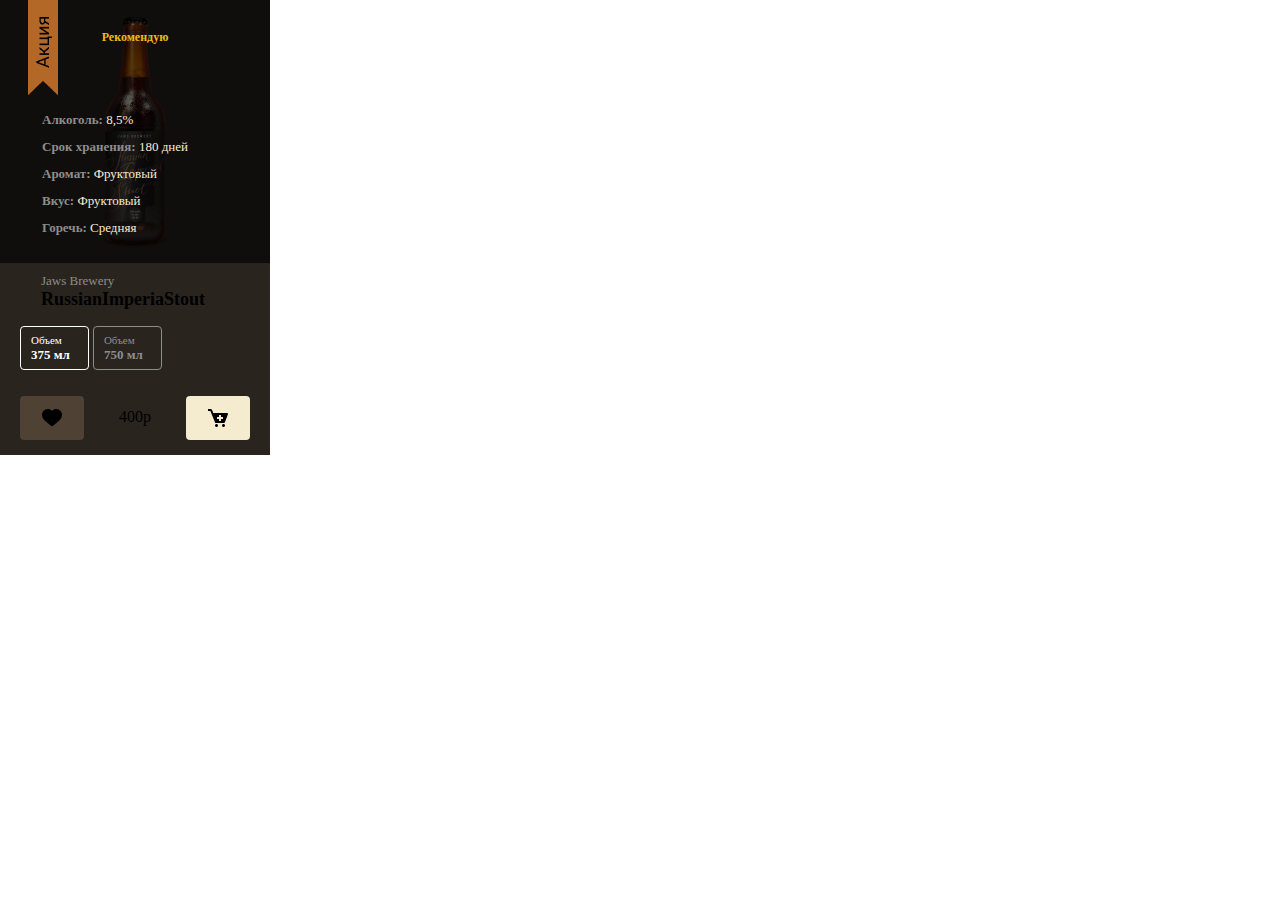
==== commit d13890a9: "Доделываю карточку" ====
--- a/catalog.html
+++ b/catalog.html
@@ -12,20 +12,39 @@
 
 <body>
   <section class="catalog">
+
     <div class="card">
-      <img src="./img/the_bottle/RussianImperiaStout.png" alt="RussianImperiaStout" class="card__image">
-      <p class="card__subtitle">Jaws Brewery</p>
-      <h2 class="card__title">RussianImperiaStout</h2>
+
+      <div class="card__image">
+        <img src="./img/the_bottle/RussianImperiaStout.png" alt="RussianImperiaStout">
+
+        <div class="card__description">
+          <h3 class="card__description__title">Рекомендую</h3>
+          <ul class="card__description__list">
+            <li class="card__description__item"><strong>Алкоголь:</strong> 8,5%</li>
+            <li class="card__description__item"><strong>Срок хранения:</strong> 180 дней</li>
+            <li class="card__description__item"><strong>Аромат:</strong> Фруктовый</li>
+            <li class="card__description__item"><strong>Вкус:</strong> Фруктовый</li>
+            <li class="card__description__item"><strong>Горечь:</strong> Средняя</li>
+          </ul>
+        </div>
+
+      </div>
+
+      <img src="./img/action-sticker.png" alt="sticker" class="card__action__sticker">
+
+      <div class="card__title__wrap">
+        <p class="card__subtitle">Jaws Brewery</p>
+        <h3 class="card__title">RussianImperiaStout</h3>
+      </div>
+
       <form action="#" class="card__form">
-
-
-
 
         <label class="card__select__volume">
           <input class="card__select__volume__input" name="select__volume" type="radio" value="0.3" checked>
           <div class="card__radio">
             Объем <br>
-            375 мл
+            <strong>375 мл</strong>
           </div>
         </label>
 
@@ -33,18 +52,21 @@
           <input class="card__select__volume__input" name="select__volume" type="radio" value="0.7">
           <div class="card__radio">
             Объем <br>
-            750 мл
+            <strong>750 мл</strong>
           </div>
         </label>
 
 
+        <div class="card__button__wrap">
+          <button class="card__button card__button_like"></button>
+          <div class="card__price__wrap">
+            <!-- <p class="card__price_action">500p</p> -->
+            <p class="card__price">400p</p>
+          </div>
+          <button class="card__button card__button_buy"></button>
+        </div>
 
-        <button class="card__button_like"></button>
-        <div class="card__price__wrap">
-          <p class="card__price_action">500p</p>
-          <p class="card__price">400p</p>
-        </div>
-        <button class="card__button_buy"></button>
+
       </form>
     </div>
   </section>
--- a/css/catalog.css
+++ b/css/catalog.css
@@ -2,14 +2,36 @@
   /* height: 440px; */
   width: 270px;
   background-color: #29241E;
+  padding-bottom: 12px;
+  position: relative;
+}
+
+.card__title__wrap {
+  margin-top: 3px;
+  margin-bottom: 3px;
+  margin-left: 41px;
+}
+
+.card__title {
+  font-size: 18px;
+  line-height: 21px;
+  margin: 1px 0px;
 }
 
 .card__subtitle {
   color: #8D8D8D;
+  font-size: 13px;
+  line-height: 15px;
+  margin: 0px;
+}
+
+.card__form {
+  margin: 16px 20px 0 20px;
 }
 
 .card__select__volume {
   display: inline-block;
+  cursor: pointer;
 }
 
 .card__select__volume__input {
@@ -25,9 +47,95 @@
   padding: 7px 18px 7px 10px;
   color: #8D8D8D;
   border: 1px solid #8D8D8D;
+  font-size: 11px;
+  line-height: 13px;
+}
+
+.card__radio strong {
+  font-size: 13px;
+  line-height: 15px;
+}
+
+.card__action__sticker {
+  position: absolute;
+  top: 0;
+  left: 28px;
+}
+
+.card__image:hover > .card__description {
+  opacity: 1;
 }
 
 .card__select__volume__input:checked + .card__radio {
   border: 1px solid #FFFFFF;
   color: #FFFFFF;
 }
+
+.card__button {
+  width: 64px;
+  height: 44px;
+  border-radius: 4px;
+}
+
+.card__button__wrap {
+  margin-top: 22px;
+  display: -webkit-box;
+  display: -ms-flexbox;
+  display: flex;
+  -webkit-box-pack: justify;
+      -ms-flex-pack: justify;
+          justify-content: space-between;
+  -webkit-box-align: center;
+      -ms-flex-align: center;
+          align-items: center;
+}
+
+.card__button_like {
+  background: #4F4134 url(../img/icons/Heart.svg);
+  background-position: center center;
+  background-repeat: no-repeat;
+}
+
+.card__button_buy {
+  background: #F5EBCF url(../img/icons/cart-add.svg);
+  background-position: center center;
+  background-repeat: no-repeat;
+}
+
+.card__description {
+  opacity: 0;
+  position: absolute;
+  left: 0px;
+  top: 0px;
+  width: 100%;
+  padding-top: 30px;
+  background-color: rgba(0, 0, 0, 0.6);
+  -webkit-transition: opacity 0.5s;
+  transition: opacity 0.5s;
+}
+
+.card__description__title {
+  margin: 0;
+  padding-bottom: 52px;
+  text-align: center;
+  font-size: 12px;
+  line-height: 14px;
+  color: #F1B91B;
+}
+
+.card__description__list {
+  padding: 0;
+  padding-left: 42px;
+}
+
+.card__description__item {
+  padding-bottom: 12px;
+  list-style: none;
+  font-size: 13px;
+  line-height: 15px;
+  color: #F5EBCF;
+}
+
+.card__description__item strong {
+  color: #8D8D8D;
+}
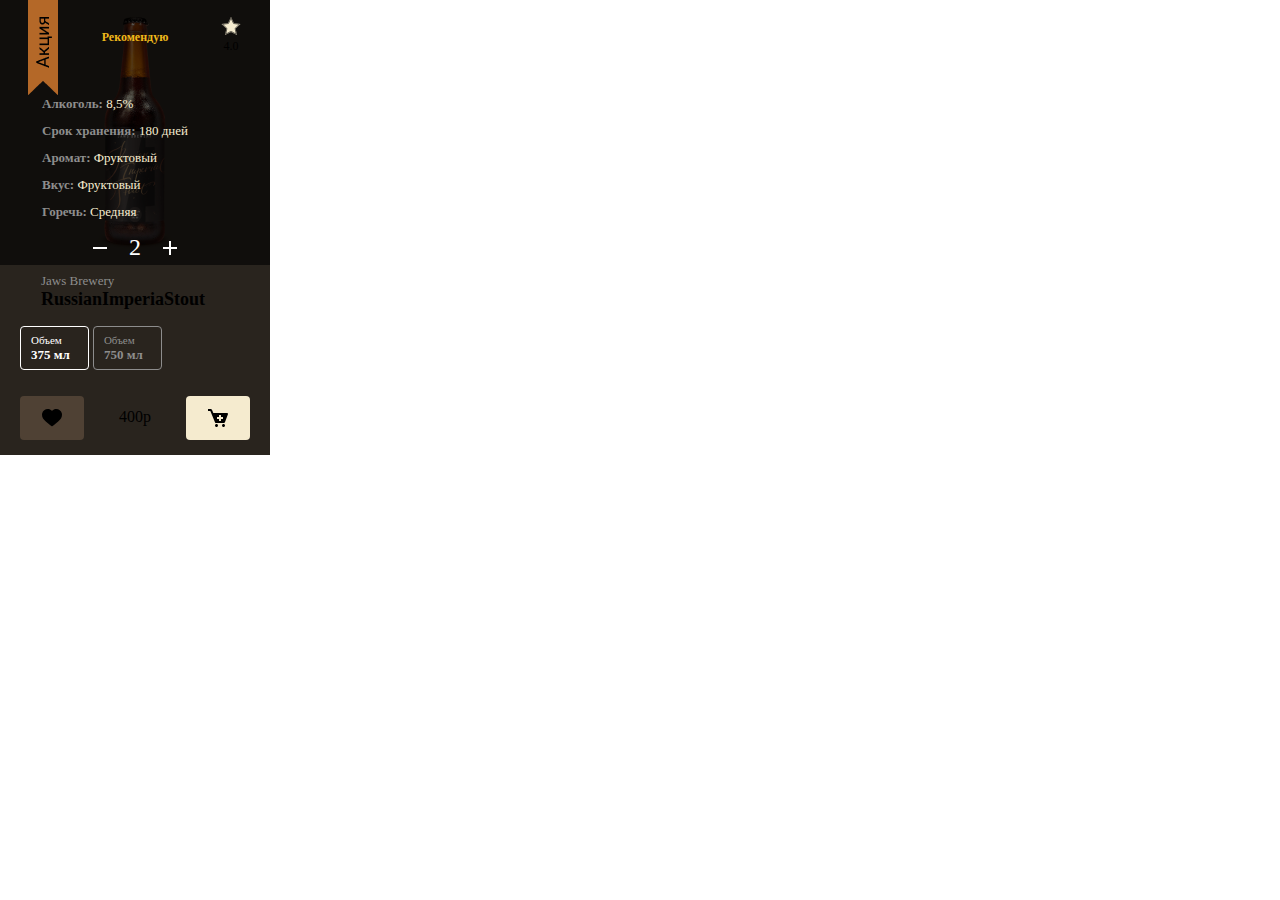
==== commit ce8c6f33: "продолжил верстать карточку" ====
--- a/catalog.html
+++ b/catalog.html
@@ -27,11 +27,24 @@
             <li class="card__description__item"><strong>Вкус:</strong> Фруктовый</li>
             <li class="card__description__item"><strong>Горечь:</strong> Средняя</li>
           </ul>
+
+          <div class="bottles__number">
+            <button class="bottles__number__btn bottles__number__btn_minus" id="bottle_minus"></button>
+            <input class="bottles__number__inp" type="number" value="2" id="bottle_col">
+            <button class="bottles__number__btn bottles__number__btn_plus" id="bottle_plus"></button>
+          </div>
+
+
+
         </div>
 
       </div>
 
       <img src="./img/action-sticker.png" alt="sticker" class="card__action__sticker">
+      <div class="raiting">
+        <div class="raiting__star"></div>
+        <span class="raiting__num">4.0</span>
+      </div>
 
       <div class="card__title__wrap">
         <p class="card__subtitle">Jaws Brewery</p>
@@ -70,6 +83,8 @@
       </form>
     </div>
   </section>
+
+  <script src="./js/catalog.js"></script>
 </body>
 
 </html>--- a/css/catalog.css
+++ b/css/catalog.css
@@ -62,7 +62,7 @@
   left: 28px;
 }
 
-.card__image:hover > .card__description {
+.card:hover .card__description {
   opacity: 1;
 }
 
@@ -103,7 +103,7 @@
 }
 
 .card__description {
-  opacity: 0;
+  opacity: 1;
   position: absolute;
   left: 0px;
   top: 0px;
@@ -125,6 +125,7 @@
 
 .card__description__list {
   padding: 0;
+  margin: 0;
   padding-left: 42px;
 }
 
@@ -139,3 +140,68 @@
 .card__description__item strong {
   color: #8D8D8D;
 }
+
+.raiting {
+  position: absolute;
+  right: 29px;
+  top: 16px;
+  width: 20px;
+  text-align: center;
+}
+
+.raiting__star {
+  width: 100%;
+  height: 20px;
+  background-image: url(../img/icons/Star.svg);
+  background-position: center center;
+  background-repeat: no-repeat;
+}
+
+.raiting__num {
+  font-size: 12px;
+  line-height: 14px;
+}
+
+.bottles__number {
+  text-align: center;
+}
+
+.bottles__number__btn {
+  width: 14px;
+  height: 14px;
+  margin: 10px;
+}
+
+.bottles__number__btn_minus {
+  background: url(../img/icons/minus.svg);
+  background-position: center;
+  background-repeat: no-repeat;
+}
+
+.bottles__number__btn_minus:disabled {
+  opacity: 0.5;
+}
+
+.bottles__number__btn_plus {
+  background: url(../img/icons/plus.svg);
+  background-position: center;
+  background-repeat: no-repeat;
+}
+
+.bottles__number__inp {
+  background-color: transparent;
+  border: none;
+  padding: 0;
+  width: 28px;
+  height: 28px;
+  color: #fff;
+  text-align: center;
+  font-size: 24px;
+  line-height: 28px;
+}
+
+input[type="number"]::-webkit-outer-spin-button,
+input[type="number"]::-webkit-inner-spin-button {
+  -webkit-appearance: none;
+  margin: 0;
+}
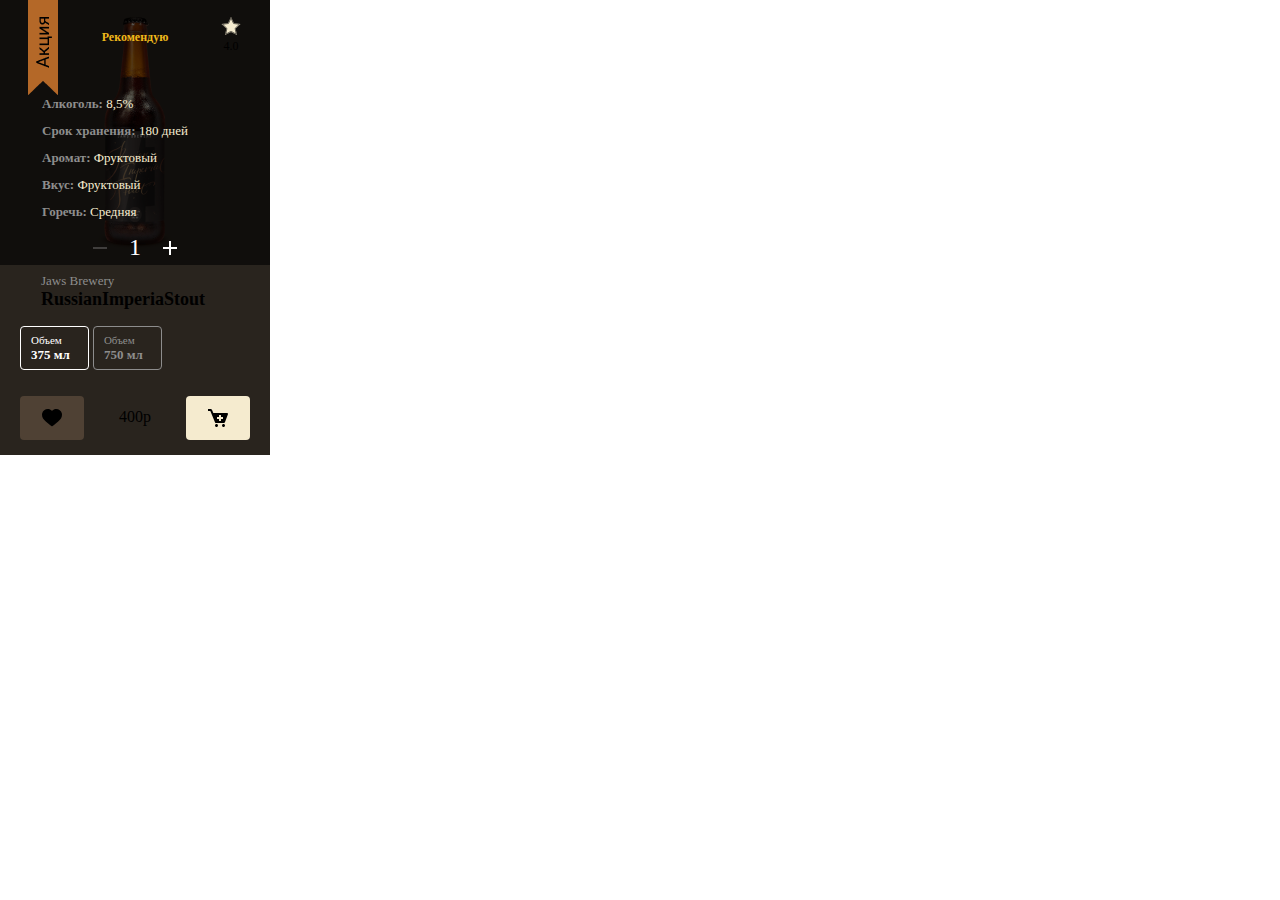
==== commit 558d1eca: "работа с js карточка" ====
--- a/catalog.html
+++ b/catalog.html
@@ -29,8 +29,8 @@
           </ul>
 
           <div class="bottles__number">
-            <button class="bottles__number__btn bottles__number__btn_minus" id="bottle_minus"></button>
-            <input class="bottles__number__inp" type="number" value="2" id="bottle_col">
+            <button class="bottles__number__btn bottles__number__btn_minus" id="bottle_minus" disabled></button>
+            <input class="bottles__number__inp" type="number" value="1" id="bottle_col">
             <button class="bottles__number__btn bottles__number__btn_plus" id="bottle_plus"></button>
           </div>
 
@@ -54,7 +54,8 @@
       <form action="#" class="card__form">
 
         <label class="card__select__volume">
-          <input class="card__select__volume__input" name="select__volume" type="radio" value="0.3" checked>
+          <input class="card__select__volume__input" name="select__volume" type="radio" value="0.375" id="bottle375"
+            checked>
           <div class="card__radio">
             Объем <br>
             <strong>375 мл</strong>
@@ -62,7 +63,7 @@
         </label>
 
         <label class="card__select__volume">
-          <input class="card__select__volume__input" name="select__volume" type="radio" value="0.7">
+          <input class="card__select__volume__input" name="select__volume" type="radio" value="0.750" id="bottle750">
           <div class="card__radio">
             Объем <br>
             <strong>750 мл</strong>
--- a/css/catalog.css
+++ b/css/catalog.css
@@ -103,7 +103,7 @@
 }
 
 .card__description {
-  opacity: 1;
+  opacity: 0;
   position: absolute;
   left: 0px;
   top: 0px;
@@ -179,7 +179,7 @@
 }
 
 .bottles__number__btn_minus:disabled {
-  opacity: 0.5;
+  opacity: 0.2;
 }
 
 .bottles__number__btn_plus {
